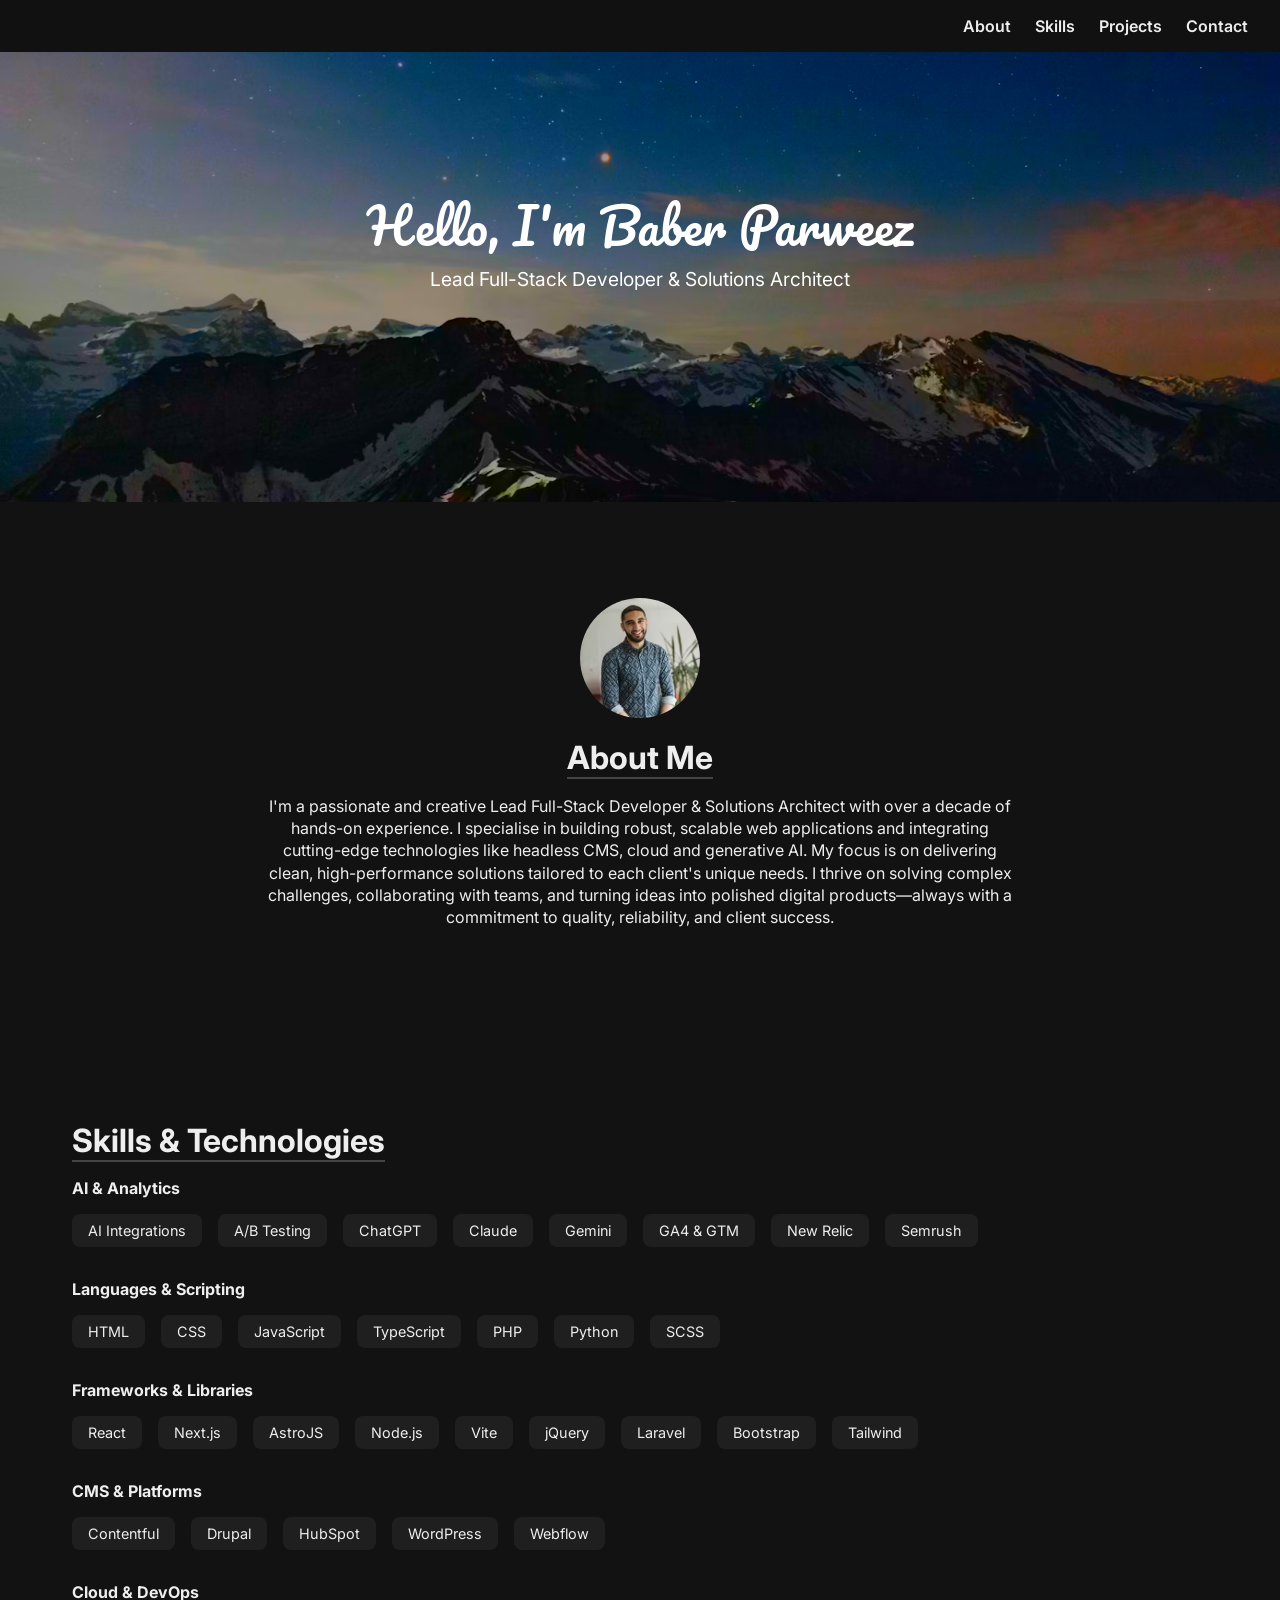
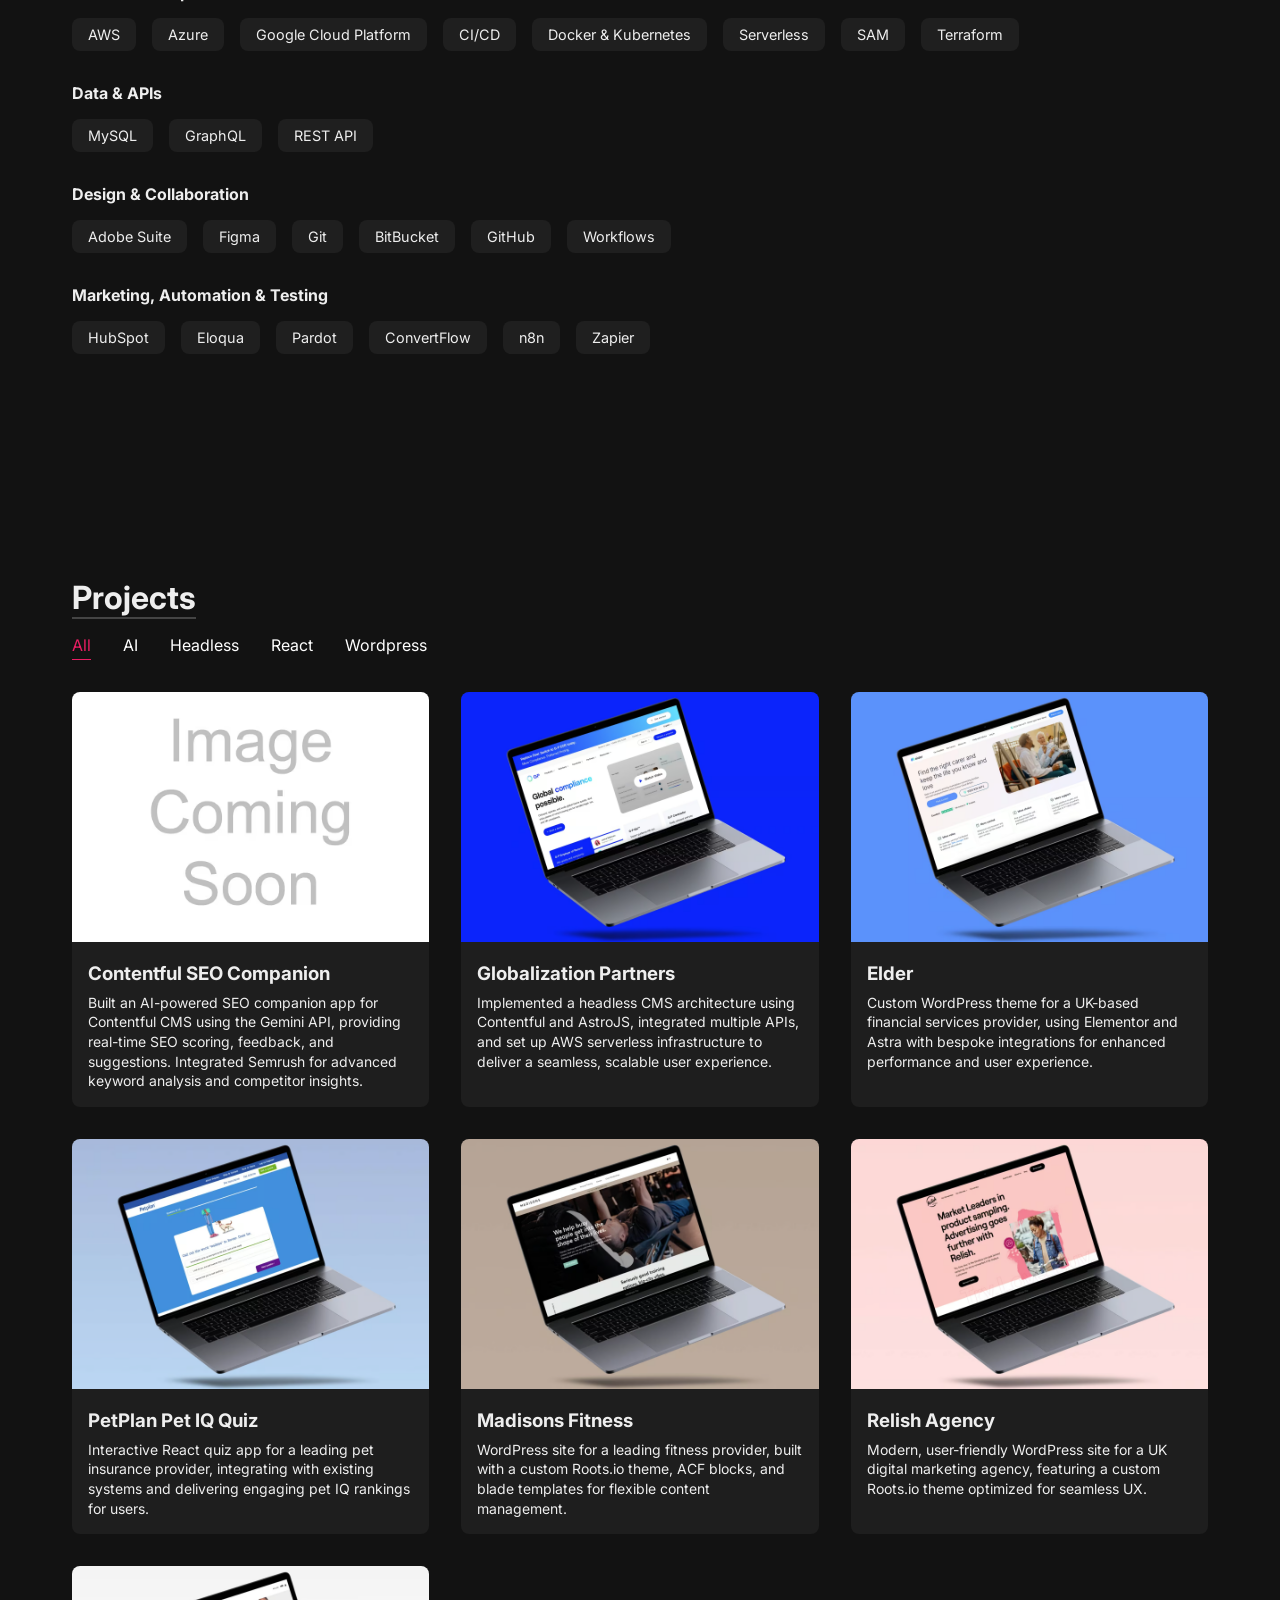
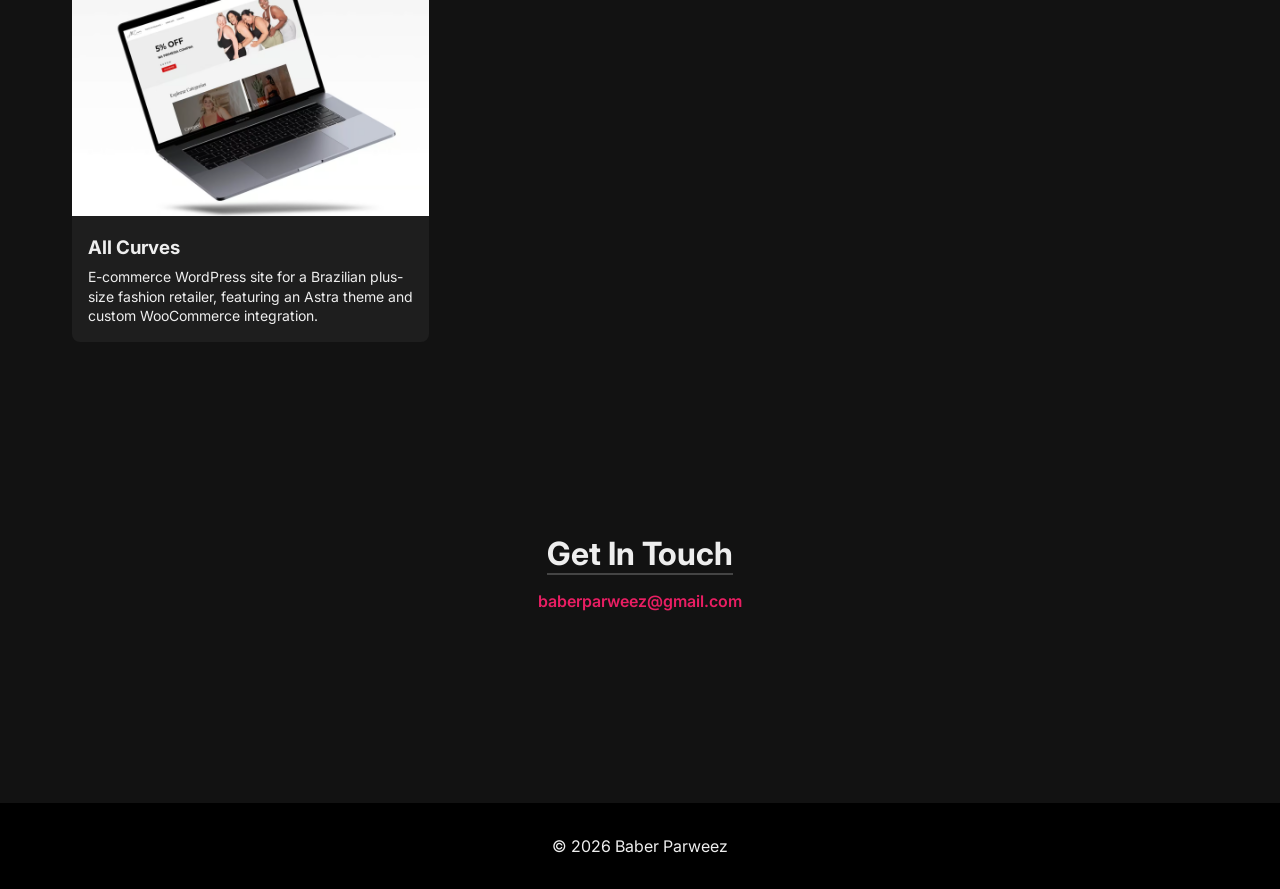
==== index.html @ 5397ce6f "updated images and new projects 1.2" ====
<!DOCTYPE html>
<html lang="en">
	<head>
		<meta charset="UTF-8" />
		<meta http-equiv="X-UA-Compatible" content="IE=edge" />
		<meta name="viewport" content="width=device-width, initial-scale=1.0" />
		<meta
			name="description"
			content="Lead Full-Stack Developer & Solutions Architect portfolio showcasing expertise in WordPress, PHP, JavaScript, React, Cloud Computing, and AI integrations."
		/>
		<title>Baber Parweez - Lead Full-Stack Developer & Solutions Architect</title>
		<meta
			property="og:title"
			content="Baber Parweez - Lead Full-Stack Developer & Solutions Architect"
		/>
		<meta
			property="og:description"
			content="Portfolio of Baber Parweez, a Lead Full-Stack Developer & Solutions Architect specialising in WordPress, PHP, JavaScript, React, Cloud Computing, and AI Integrations."
		/>
		<meta property="og:type" content="website" />
		<meta property="og:url" content="https://baberparweez.github.io" />
		<meta property="og:image" content="https://baberparweez.github.io/images/hero-image.avif" />
		<link rel="canonical" href="https://baberparweez.github.io/" />
		<link rel="stylesheet" href="styles.css" />
		<link rel="preconnect" href="https://fonts.googleapis.com" />
		<link rel="preconnect" href="https://fonts.gstatic.com" crossorigin />
		<!-- <link
			href="https://fonts.googleapis.com/css2?family=Inter:wght@400;600;800&display=swap"
			rel="stylesheet"
		/> -->
		<link
			href="https://fonts.googleapis.com/css2?family=Inter:wght@100..900&family=Pacifico&display=swap"
			rel="stylesheet"
		/>
		<script type="application/ld+json">
			{
				"@context": "https://schema.org",
				"@type": "Person",
				"name": "Baber Parweez",
				"jobTitle": "Lead Full-Stack Developer & Solutions Architect",
				"description": "Full-stack developer specialising in WordPress, PHP, JavaScript, React, Cloud Computing, and AI Integrations.",
				"url": "https://baberparweez.github.io/portfolio",
				"sameAs": ["https://github.com/baberparweez", "https://linkedin.com/in/baberparweez"]
			}
		</script>
		<style></style>
	</head>
	<body>
		<header>
			<span></span>
			<!-- <a href="#home" class="logo" aria-label="Baber Parweez Home">
				<img src="logo.svg" alt="Baber Parweez Logo" height="40" />
			</a> -->
			<nav>
				<ul>
					<li><a href="#about">About</a></li>
					<li><a href="#skills">Skills</a></li>
					<li><a href="#projects">Projects</a></li>
					<li><a href="#contact">Contact</a></li>
				</ul>
			</nav>
		</header>

		<main>
			<section class="hero" id="home">
				<div>
					<h1>Hello, I'm Baber Parweez</h1>
					<p>
						~Lead Full-Stack Developer & Solutions Architect|Helping Provide AI & Cloud-Based
						Digital Solutions~
					</p>
				</div>
			</section>

			<section id="about">
				<img src="images/thumbnail.avif" alt="Baber Parweez" />
				<h2 class="section-title">About Me</h2>
				<p>
					I'm a passionate and creative Lead Full-Stack Developer & Solutions Architect with over a
					decade of hands-on experience. I specialise in building robust, scalable web applications
					and integrating cutting-edge technologies like headless CMS, cloud and generative AI. My
					focus is on delivering clean, high-performance solutions tailored to each client's unique
					needs. I thrive on solving complex challenges, collaborating with teams, and turning ideas
					into polished digital products—always with a commitment to quality, reliability, and
					client success.
				</p>
			</section>

			<section id="skills">
				<h2 class="section-title">Skills & Technologies</h2>
				<h4>AI & Analytics</h4>
				<div class="skills-list">
					<span>AI Integrations</span>
					<span>A/B Testing</span>
					<span>ChatGPT</span>
					<span>Claude</span>
					<span>Gemini</span>
					<span>GA4 & GTM</span>
					<span>New Relic</span>
					<span>Semrush</span>
				</div>

				<h4>Languages & Scripting</h4>
				<div class="skills-list">
					<span>HTML</span>
					<span>CSS</span>
					<span>JavaScript</span>
					<span>TypeScript</span>
					<span>PHP</span>
					<span>Python</span>
					<span>SCSS</span>
				</div>

				<h4>Frameworks & Libraries</h4>
				<div class="skills-list">
					<span>React</span>
					<span>Next.js</span>
					<span>AstroJS</span>
					<span>Node.js</span>
					<span>Vite</span>
					<span>jQuery</span>
					<span>Laravel</span>
					<span>Bootstrap</span>
					<span>Tailwind</span>
				</div>

				<h4>CMS & Platforms</h4>
				<div class="skills-list">
					<span>Contentful</span>
					<span>Drupal</span>
					<span>HubSpot</span>
					<span>WordPress</span>
					<span>Webflow</span>
				</div>

				<h4>Cloud & DevOps</h4>
				<div class="skills-list">
					<span>AWS</span>
					<span>Azure</span>
					<span>Google Cloud Platform</span>
					<span>CI/CD</span>
					<span>Docker & Kubernetes</span>
					<span>Serverless</span>
					<span>SAM</span>
					<span>Terraform</span>
				</div>

				<h4>Data & APIs</h4>
				<div class="skills-list">
					<span>MySQL</span>
					<span>GraphQL</span>
					<span>REST API</span>
				</div>

				<h4>Design & Collaboration</h4>
				<div class="skills-list">
					<span>Adobe Suite</span>
					<span>Figma</span>
					<span>Git</span>
					<span>BitBucket</span>
					<span>GitHub</span>
					<span>Workflows</span>
				</div>

				<h4>Marketing, Automation & Testing</h4>
				<div class="skills-list">
					<span>HubSpot</span>
					<span>Eloqua</span>
					<span>Pardot</span>
					<span>ConvertFlow</span>
					<span>n8n</span>
					<span>Zapier</span>
				</div>
			</section>

			<section id="projects">
				<h2 class="section-title">Projects</h2>
				<div class="filter">
					<label class="filter-selector selected-filter">
						<input
							name="filter-selector-radio"
							data-category="all"
							type="radio"
							value="all"
							checked="checked"
						/>All</label
					>
					<label class="filter-selector">
						<input
							name="filter-selector-radio"
							data-category="ai"
							type="radio"
							value="ai"
						/>AI</label
					>
					<label class="filter-selector">
						<input
							name="filter-selector-radio"
							data-category="headless"
							type="radio"
							value="headless"
						/>Headless</label
					>
					<label class="filter-selector">
						<input
							name="filter-selector-radio"
							data-category="react"
							type="radio"
							value="react"
						/>React</label
					>
					<label class="filter-selector">
						<input
							name="filter-selector-radio"
							data-category="wordpress"
							type="radio"
							value="wordpress"
						/>Wordpress</label
					>
				</div>
				<div class="grid projects">
					<article class="project-card" data-category="ai">
						<figure>
							<img
								src="images/placeholder.avif"
								alt="Contentful SEO Companion"
								loading="lazy"
								height="250"
							/>
							<figcaption>
								<h3>Contentful SEO Companion</h3>
								<p>
									Built an AI-powered SEO companion app for Contentful CMS using the Gemini API,
									providing real-time SEO scoring, feedback, and suggestions. Integrated Semrush for
									advanced keyword analysis and competitor insights.
								</p>
							</figcaption>
						</figure>
					</article>
					<article class="project-card" data-category="headless, react">
						<figure>
							<img
								src="images/project-g-p.avif"
								alt="Globalization Partners"
								loading="lazy"
								height="250"
							/>
							<figcaption>
								<h3>Globalization Partners</h3>
								<p>
									Implemented a headless CMS architecture using Contentful and AstroJS, integrated
									multiple APIs, and set up AWS serverless infrastructure to deliver a seamless,
									scalable user experience.
								</p>
							</figcaption>
						</figure>
					</article>
					<article class="project-card" data-category="wordpress">
						<figure>
							<img src="images/project-elder.avif" alt="Elder" loading="lazy" height="250" />
							<figcaption>
								<h3>Elder</h3>
								<p>
									Custom WordPress theme for a UK-based financial services provider, using Elementor
									and Astra with bespoke integrations for enhanced performance and user experience.
								</p>
							</figcaption>
						</figure>
					</article>
					<article class="project-card" data-category="react">
						<figure>
							<img
								src="images/project-petplanquiz.avif"
								alt="PetPlan Pet IQ Quiz"
								loading="lazy"
								height="250"
							/>
							<figcaption>
								<h3>PetPlan Pet IQ Quiz</h3>
								<p>
									Interactive React quiz app for a leading pet insurance provider, integrating with
									existing systems and delivering engaging pet IQ rankings for users.
								</p>
							</figcaption>
						</figure>
					</article>
					<article class="project-card" data-category="wordpress">
						<figure>
							<img
								src="images/project-madisons.avif"
								alt="Madisons Fitness"
								loading="lazy"
								height="250"
							/>
							<figcaption>
								<h3>Madisons Fitness</h3>
								<p>
									WordPress site for a leading fitness provider, built with a custom Roots.io theme,
									ACF blocks, and blade templates for flexible content management.
								</p>
							</figcaption>
						</figure>
					</article>
					<article class="project-card" data-category="wordpress">
						<figure>
							<img
								src="images/project-relish.avif"
								alt="Relish Agency"
								loading="lazy"
								height="250"
							/>
							<figcaption>
								<h3>Relish Agency</h3>
								<p>
									Modern, user-friendly WordPress site for a UK digital marketing agency, featuring
									a custom Roots.io theme optimized for seamless UX.
								</p>
							</figcaption>
						</figure>
					</article>
					<article class="project-card" data-category="wordpress">
						<figure>
							<img
								src="images/project-allcurves.avif"
								alt="All Curves"
								loading="lazy"
								height="250"
							/>
							<figcaption>
								<h3>All Curves</h3>
								<p>
									E-commerce WordPress site for a Brazilian plus-size fashion retailer, featuring an
									Astra theme and custom WooCommerce integration.
								</p>
							</figcaption>
						</figure>
					</article>
				</div>
			</section>

			<section id="contact">
				<h2 class="section-title">Get In Touch</h2>
				<br />
				<a href="mailto:baberparweez@gmail.com">baberparweez@gmail.com</a>
				<!-- <form class="contact-form" action="https://formspree.io/f/your-form-id" method="POST">
					<input type="text" name="name" placeholder="Your Name" required />
					<input type="email" name="email" placeholder="Your Email" required />
					<textarea name="message" rows="5" placeholder="Your Message" required></textarea>
					<button type="submit">Send Message</button>
				</form> -->
			</section>
		</main>

		<footer>
			<p>&copy; <span id="year"></span> Baber Parweez</p>
		</footer>

		<script src="app.js"></script>
	</body>
</html>
---- styles.css ----
/* Import Font */
@import url("https://fonts.googleapis.com/css2?family=Inter:wght@300;400;600;800&display=swap");
* {
	box-sizing: border-box;
	margin: 0;
	padding: 0;
}
html {
	font-family: "Inter", sans-serif;
	scroll-behavior: smooth;
}
body {
	color: #eee;
	background-color: #121212;
}
p {
	line-height: 1.4;
}
header {
	background: rgba(18, 18, 18, 0.8);
	backdrop-filter: blur(10px);
	display: flex;
	align-items: center;
	justify-content: space-between;
	padding: 1rem 2rem;
	position: fixed;
	top: 0;
	width: 100%;
	z-index: 100;
}
nav ul {
	display: flex;
	gap: 1.5rem;
	list-style: none;
}
nav ul li a {
	color: #eee;
	text-decoration: none;
	font-weight: 600;
}
.hero {
	background-color: #000;
	display: flex;
	justify-content: center;
	margin: 51.5px calc(50% - 50vw) 0;
	overflow: hidden;
	padding: 70px 1rem 0;
	position: relative;
	min-height: 350px;
	max-height: 350px;
	max-width: none;
	text-align: center;
}
.hero::before {
	content: "";
	background: url("images/hero-image.avif") center/cover no-repeat;
	inset: 0;
	filter: brightness(0.4) saturate(5.2);
	position: absolute;
	z-index: 0;
}
.hero > div {
	position: relative;
	z-index: 1;
}
.hero h1 {
	font-size: 2rem;
	font-family: "Pacifico", cursive;
	color: #fff;
	font-weight: 400;
	line-height: 1;
}
.hero p {
	color: #fff;
	font-size: 1rem;
	margin-top: 0.75rem;
	font-weight: 300;
}
.hero p span {
	opacity: 0;
}
section {
	padding: 3rem 2rem;
	margin: 0 auto;
	max-width: 1200px;
}
.section-title {
	display: inline-block;
	border-bottom: 2px solid #444;
	font-size: 2rem;
	margin-bottom: 1rem;
}
.grid {
	display: grid;
	gap: 2rem;
}
#about {
	text-align: center;
}
#about img {
	border-radius: 50%;
	display: block;
	margin: 0 auto 1.25rem;
	height: 120px;
	width: 120px;
}
#about p {
	margin-left: auto;
	margin-right: auto;
	max-width: 750px;
}
#skills h4 {
	padding-bottom: 1rem;
}
.skills-list {
	display: flex;
	flex-wrap: wrap;
	gap: 1rem;
	padding-bottom: 2rem;
}
.skills-list span {
	background: #1f1f1f;
	border-radius: 0.5rem;
	font-size: 0.9rem;
	padding: 0.5rem 1rem;
}
.filter {
	display: flex;
	gap: 2rem;
	margin-bottom: 2rem;
}
.filter label {
	display: inline-block;
	color: #fff;
	position: relative;
	padding-bottom: 5px;
	transition: all 0.3s ease;
}
.filter label.filter-selector {
	cursor: pointer;
}
.filter label:hover {
	opacity: 0.8;
}
.filter label.selected-filter {
	color: #e91e63;
}
.filter label::before {
	content: "";
	position: absolute;
	display: block;
	width: 100%;
	height: 1px;
	bottom: 0;
	left: 0;
	background-color: #e91e63;
	transform: scaleX(0);
	transition: transform 0.3s ease;
}
.filter label.selected-filter::before {
	transform: scaleX(1);
}
input[type="radio"] {
	display: none;
}
.projects {
	grid-template-columns: repeat(auto-fill, minmax(280px, 1fr));
	justify-content: center;
}
.project-card {
	background: #1e1e1e;
	border-radius: 0.5rem;
	overflow: hidden;
	position: relative;
	transition: transform 0.3s;
}
.project-card.hidden {
	display: none;
}
.project-card span {
	background: #000;
	border-radius: 5px;
	font-size: 0.75rem;
	padding: 3px 5px;
	position: absolute;
	top: 10px;
	left: 10px;
}
.project-card:hover {
	transform: translateY(-5px);
}
.project-card img {
	object-fit: cover;
	height: 250px;
	width: 100%;
}
.project-card h3 {
	padding-bottom: 8px;
}
.project-card figcaption {
	padding: 1rem;
}
.project-card p {
	font-size: 0.875rem;
}
#contact {
	margin-bottom: 3rem;
	text-align: center;
}
#contact a {
	color: #e91e63;
	text-decoration: none;
	font-weight: 600;
}
.contact-form {
	display: flex;
	flex-direction: column;
	gap: 1rem;
}
.contact-form input,
.contact-form textarea {
	background: #1f1f1f;
	border: none;
	border-radius: 0.3rem;
	color: #eee;
	padding: 0.8rem;
}
.contact-form textarea {
	min-height: 120px;
	max-height: 120px;
	resize: none;
}
.contact-form button {
	background: #e91e63;
	border: none;
	border-radius: 0.3rem;
	color: #fff;
	cursor: pointer;
	font-weight: 600;
	padding: 0.8rem 1.2rem;
}
footer {
	background: #000;
	padding: 2rem;
	text-align: center;
}
@media only screen and (min-width: 767px) {
	.hero {
		align-items: normal;
		padding: 150px 1rem 0;
		min-height: 450px;
		max-height: 450px;
	}
	.hero::before {
		filter: brightness(0.6) saturate(5.2);
	}
	.hero h1 {
		font-size: 3rem;
		line-height: 1;
	}
	.hero p {
		font-size: 1.2rem;
		font-weight: 400;
		margin-top: 1rem;
	}
	section {
		padding: 6rem 2rem;
	}
	#contact {
		margin-bottom: 6rem;
	}
}
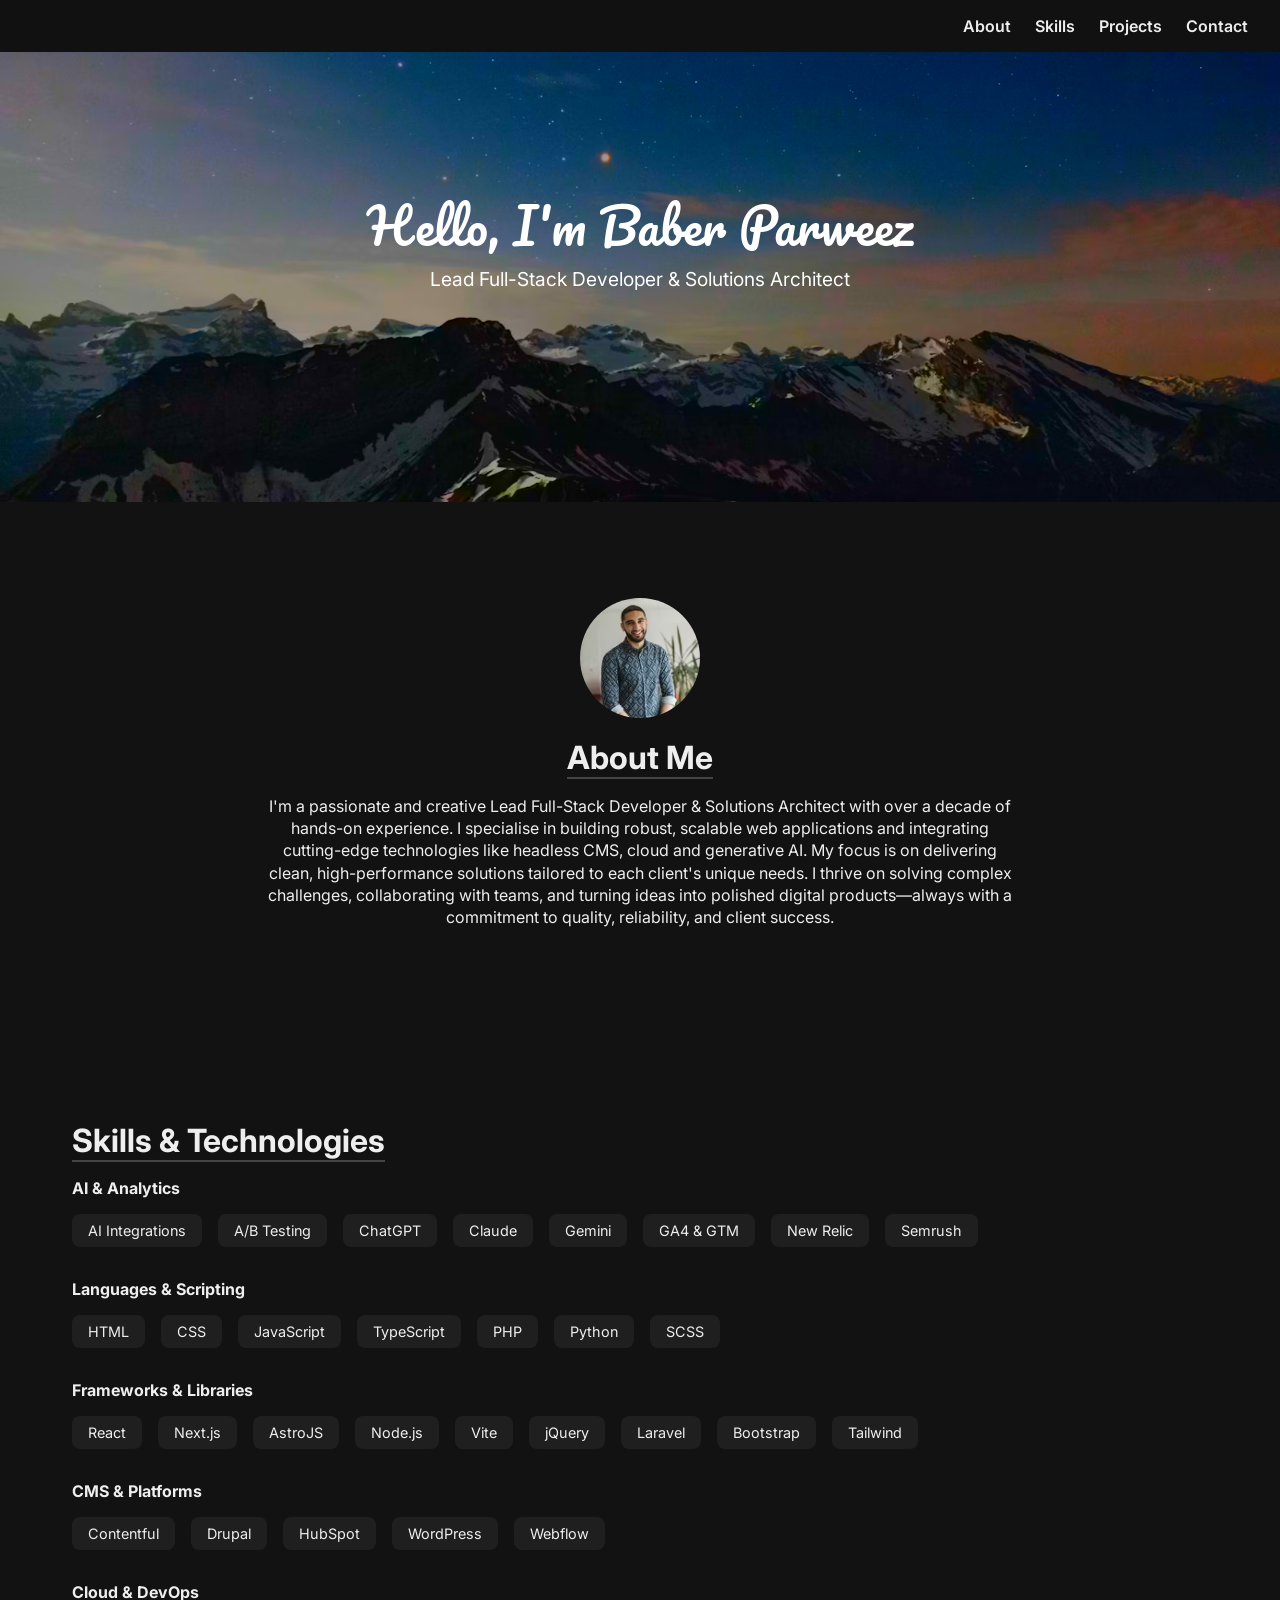
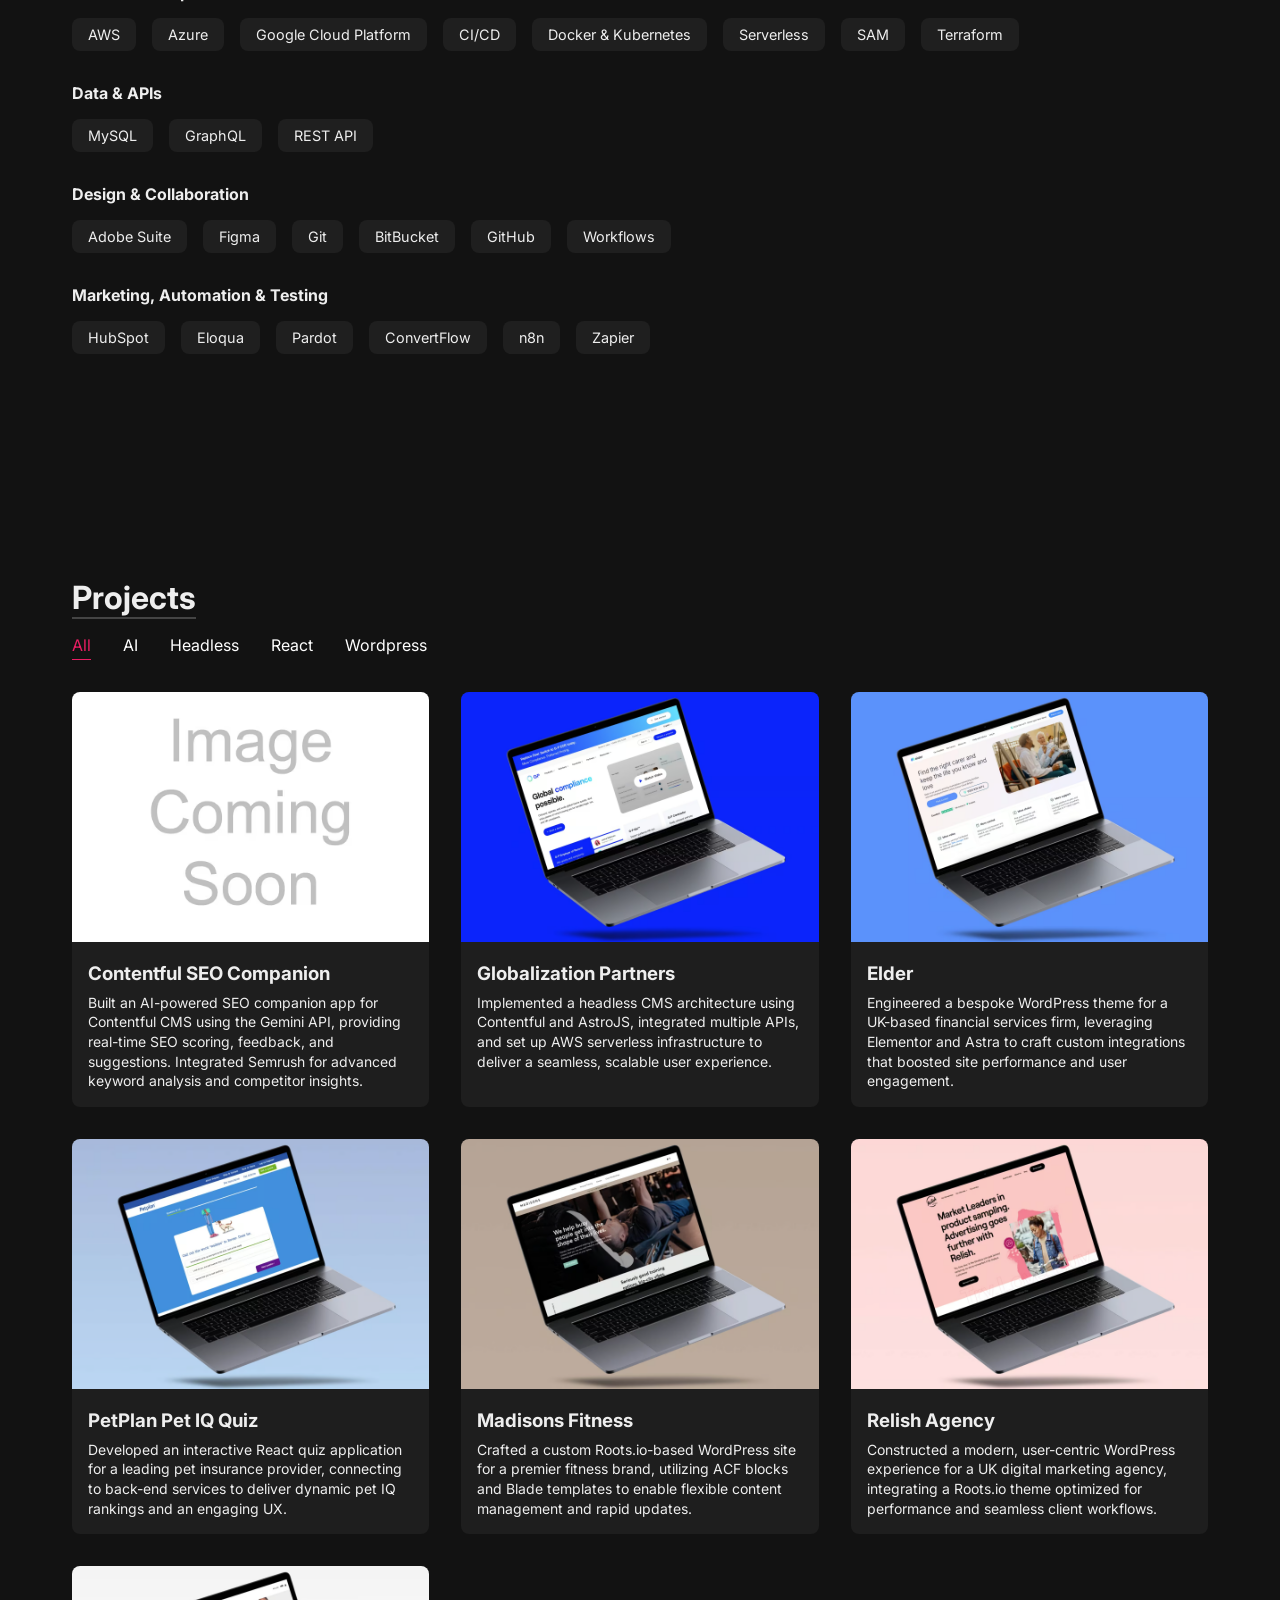
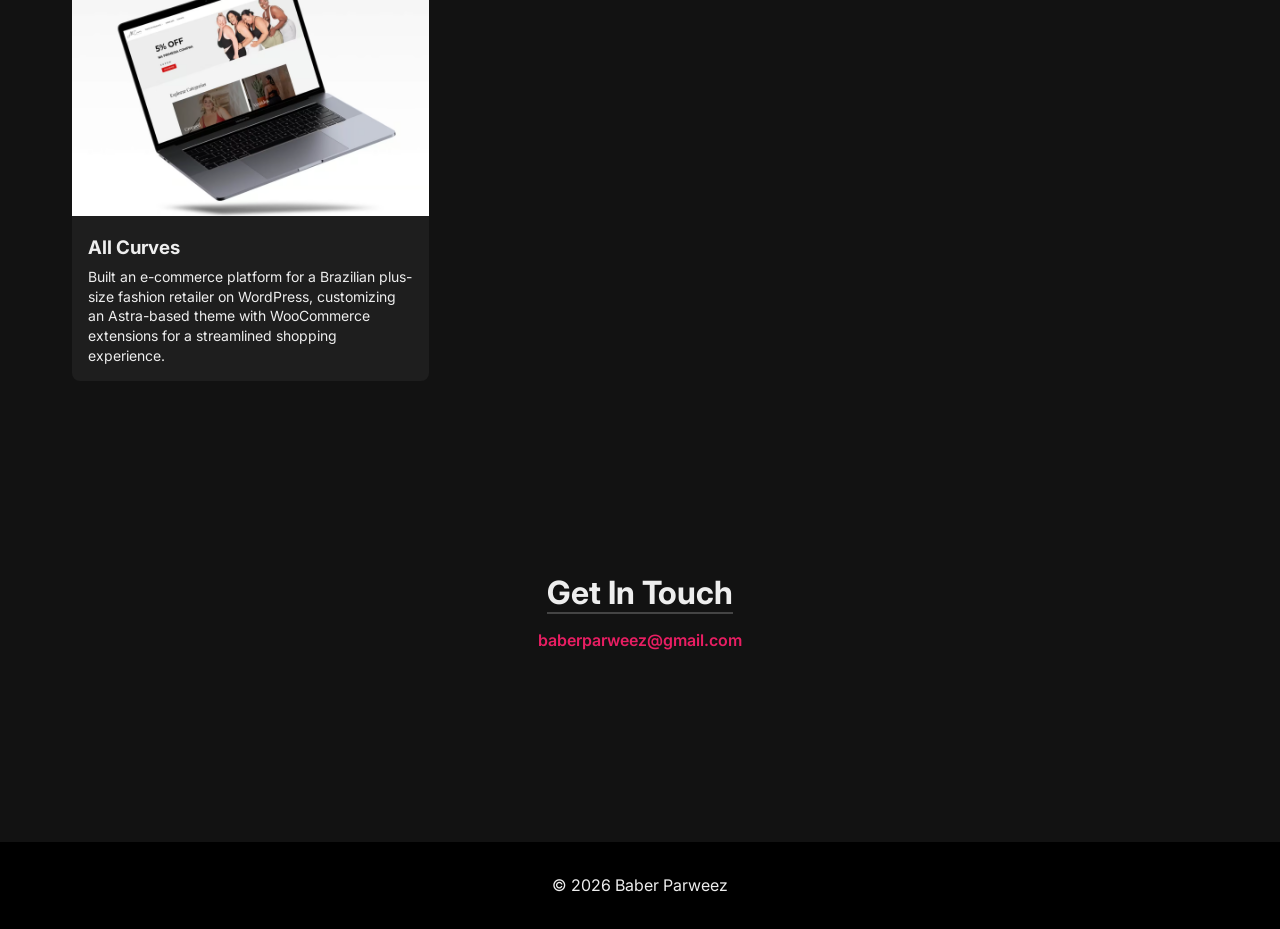
==== commit 232237b9: "updated images and new projects 1.3" ====
--- a/index.html
+++ b/index.html
@@ -261,8 +261,9 @@
 							<figcaption>
 								<h3>Elder</h3>
 								<p>
-									Custom WordPress theme for a UK-based financial services provider, using Elementor
-									and Astra with bespoke integrations for enhanced performance and user experience.
+									Engineered a bespoke WordPress theme for a UK-based financial services firm,
+									leveraging Elementor and Astra to craft custom integrations that boosted site
+									performance and user engagement.
 								</p>
 							</figcaption>
 						</figure>
@@ -278,8 +279,9 @@
 							<figcaption>
 								<h3>PetPlan Pet IQ Quiz</h3>
 								<p>
-									Interactive React quiz app for a leading pet insurance provider, integrating with
-									existing systems and delivering engaging pet IQ rankings for users.
+									Developed an interactive React quiz application for a leading pet insurance
+									provider, connecting to back-end services to deliver dynamic pet IQ rankings and
+									an engaging UX.
 								</p>
 							</figcaption>
 						</figure>
@@ -295,8 +297,9 @@
 							<figcaption>
 								<h3>Madisons Fitness</h3>
 								<p>
-									WordPress site for a leading fitness provider, built with a custom Roots.io theme,
-									ACF blocks, and blade templates for flexible content management.
+									Crafted a custom Roots.io-based WordPress site for a premier fitness brand,
+									utilizing ACF blocks and Blade templates to enable flexible content management and
+									rapid updates.
 								</p>
 							</figcaption>
 						</figure>
@@ -312,8 +315,9 @@
 							<figcaption>
 								<h3>Relish Agency</h3>
 								<p>
-									Modern, user-friendly WordPress site for a UK digital marketing agency, featuring
-									a custom Roots.io theme optimized for seamless UX.
+									Constructed a modern, user-centric WordPress experience for a UK digital marketing
+									agency, integrating a Roots.io theme optimized for performance and seamless client
+									workflows.
 								</p>
 							</figcaption>
 						</figure>
@@ -329,8 +333,9 @@
 							<figcaption>
 								<h3>All Curves</h3>
 								<p>
-									E-commerce WordPress site for a Brazilian plus-size fashion retailer, featuring an
-									Astra theme and custom WooCommerce integration.
+									Built an e-commerce platform for a Brazilian plus-size fashion retailer on
+									WordPress, customizing an Astra-based theme with WooCommerce extensions for a
+									streamlined shopping experience.
 								</p>
 							</figcaption>
 						</figure>
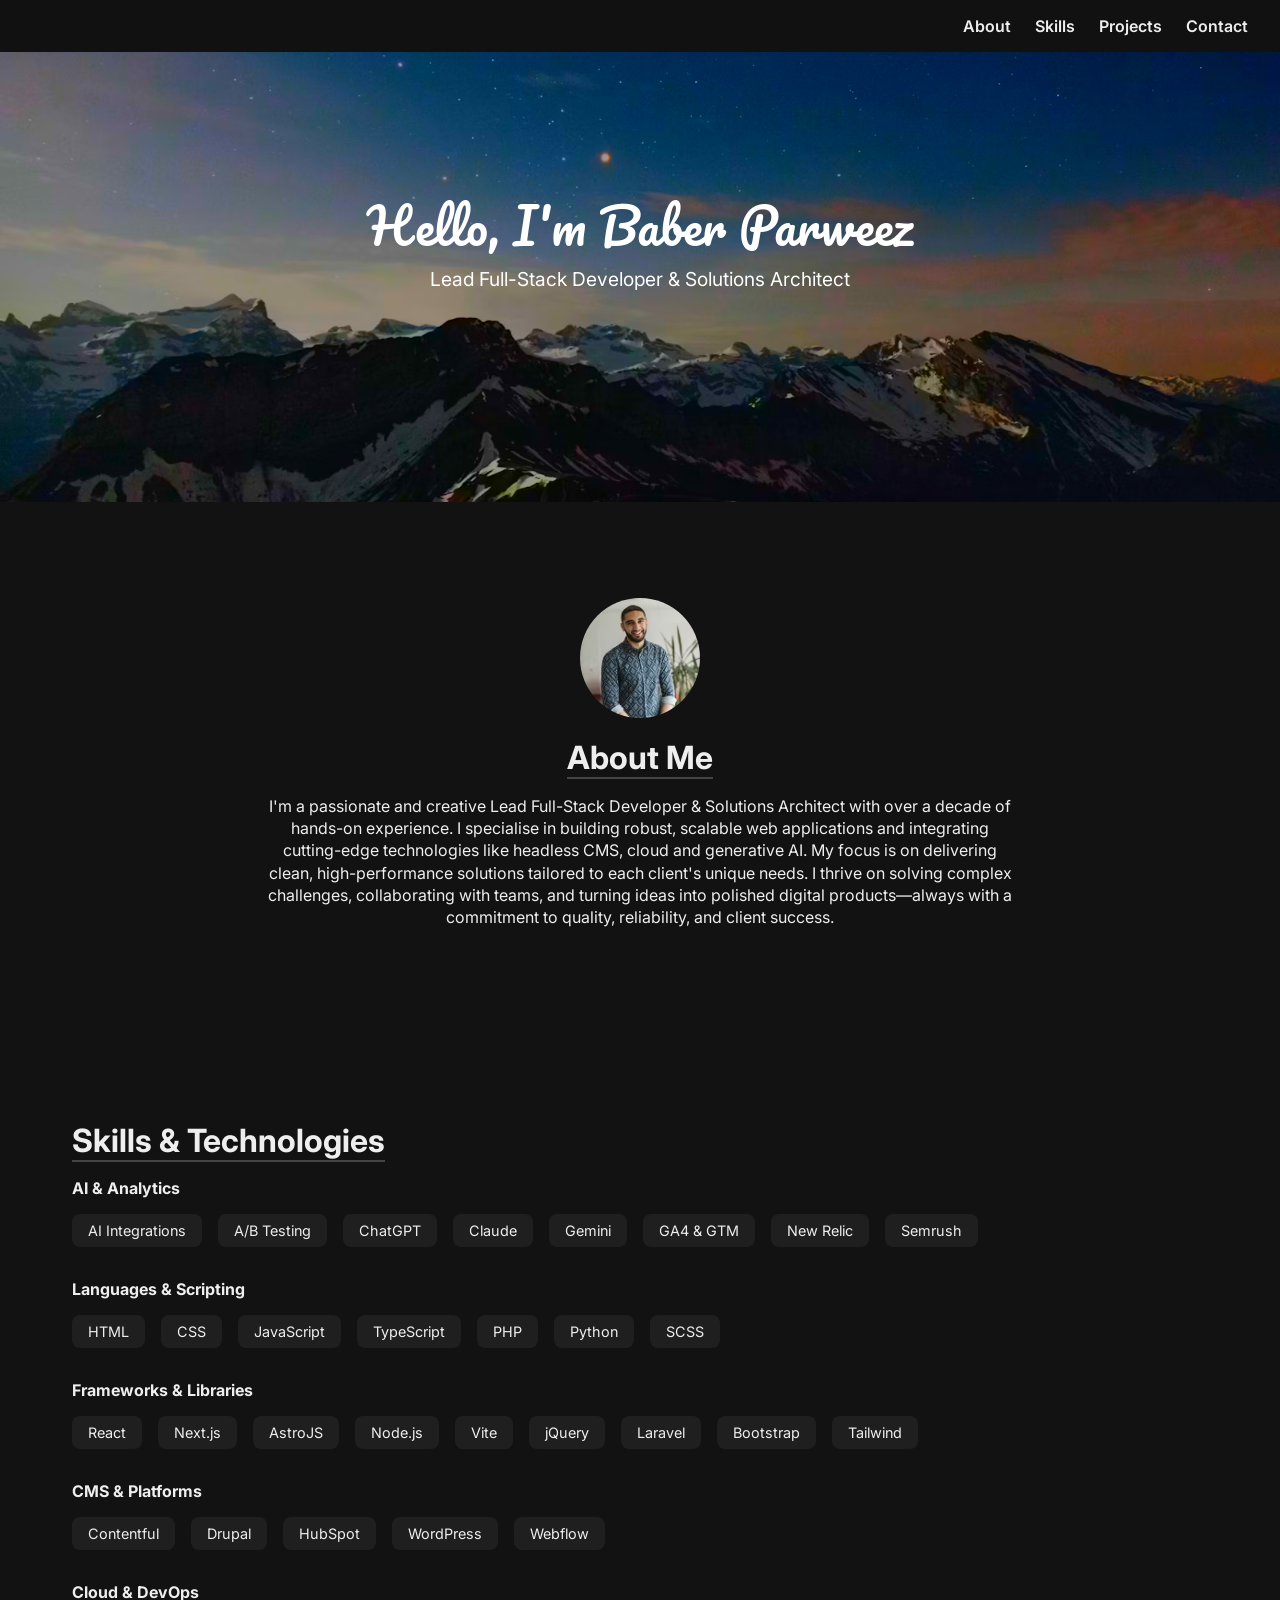
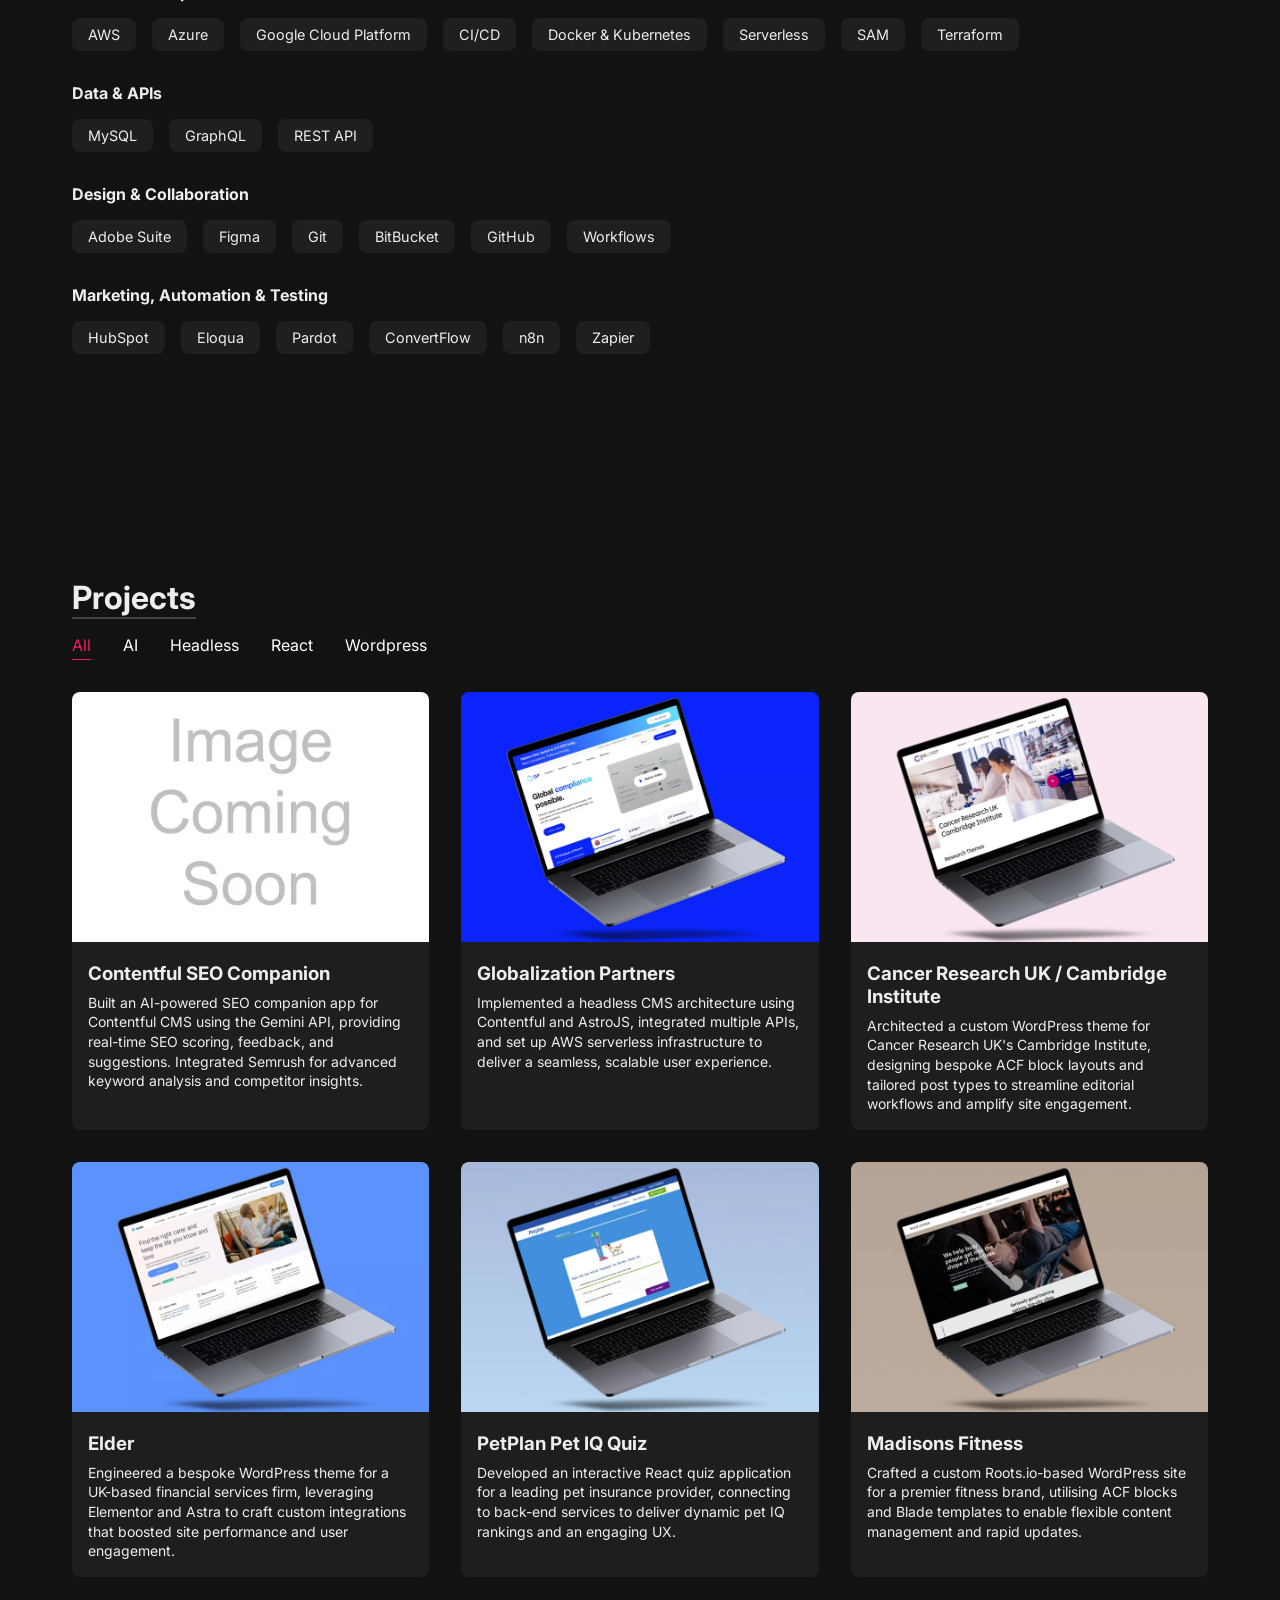
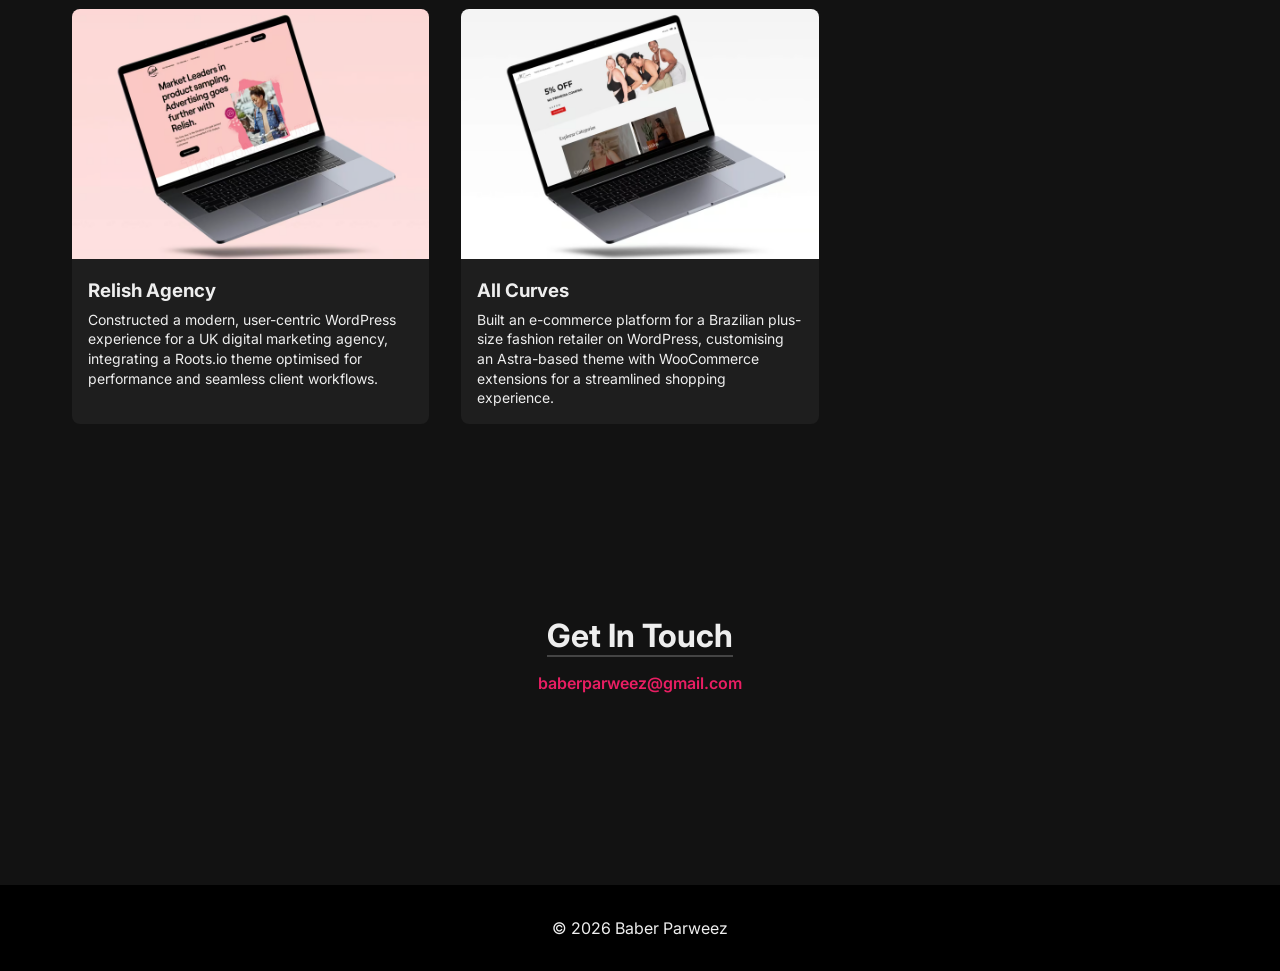
==== commit dfced0ce: "updated images and new projects 1.4" ====
--- a/index.html
+++ b/index.html
@@ -257,6 +257,24 @@
 					</article>
 					<article class="project-card" data-category="wordpress">
 						<figure>
+							<img
+								src="images/project-cruk.avif"
+								alt="Cancer Research UK / Cambridge Institute"
+								loading="lazy"
+								height="250"
+							/>
+							<figcaption>
+								<h3>Cancer Research UK / Cambridge Institute</h3>
+								<p>
+									Architected a custom WordPress theme for Cancer Research UK's Cambridge Institute,
+									designing bespoke ACF block layouts and tailored post types to streamline
+									editorial workflows and amplify site engagement.
+								</p>
+							</figcaption>
+						</figure>
+					</article>
+					<article class="project-card" data-category="wordpress">
+						<figure>
 							<img src="images/project-elder.avif" alt="Elder" loading="lazy" height="250" />
 							<figcaption>
 								<h3>Elder</h3>
@@ -298,7 +316,7 @@
 								<h3>Madisons Fitness</h3>
 								<p>
 									Crafted a custom Roots.io-based WordPress site for a premier fitness brand,
-									utilizing ACF blocks and Blade templates to enable flexible content management and
+									utilising ACF blocks and Blade templates to enable flexible content management and
 									rapid updates.
 								</p>
 							</figcaption>
@@ -316,7 +334,7 @@
 								<h3>Relish Agency</h3>
 								<p>
 									Constructed a modern, user-centric WordPress experience for a UK digital marketing
-									agency, integrating a Roots.io theme optimized for performance and seamless client
+									agency, integrating a Roots.io theme optimised for performance and seamless client
 									workflows.
 								</p>
 							</figcaption>
@@ -334,7 +352,7 @@
 								<h3>All Curves</h3>
 								<p>
 									Built an e-commerce platform for a Brazilian plus-size fashion retailer on
-									WordPress, customizing an Astra-based theme with WooCommerce extensions for a
+									WordPress, customising an Astra-based theme with WooCommerce extensions for a
 									streamlined shopping experience.
 								</p>
 							</figcaption>
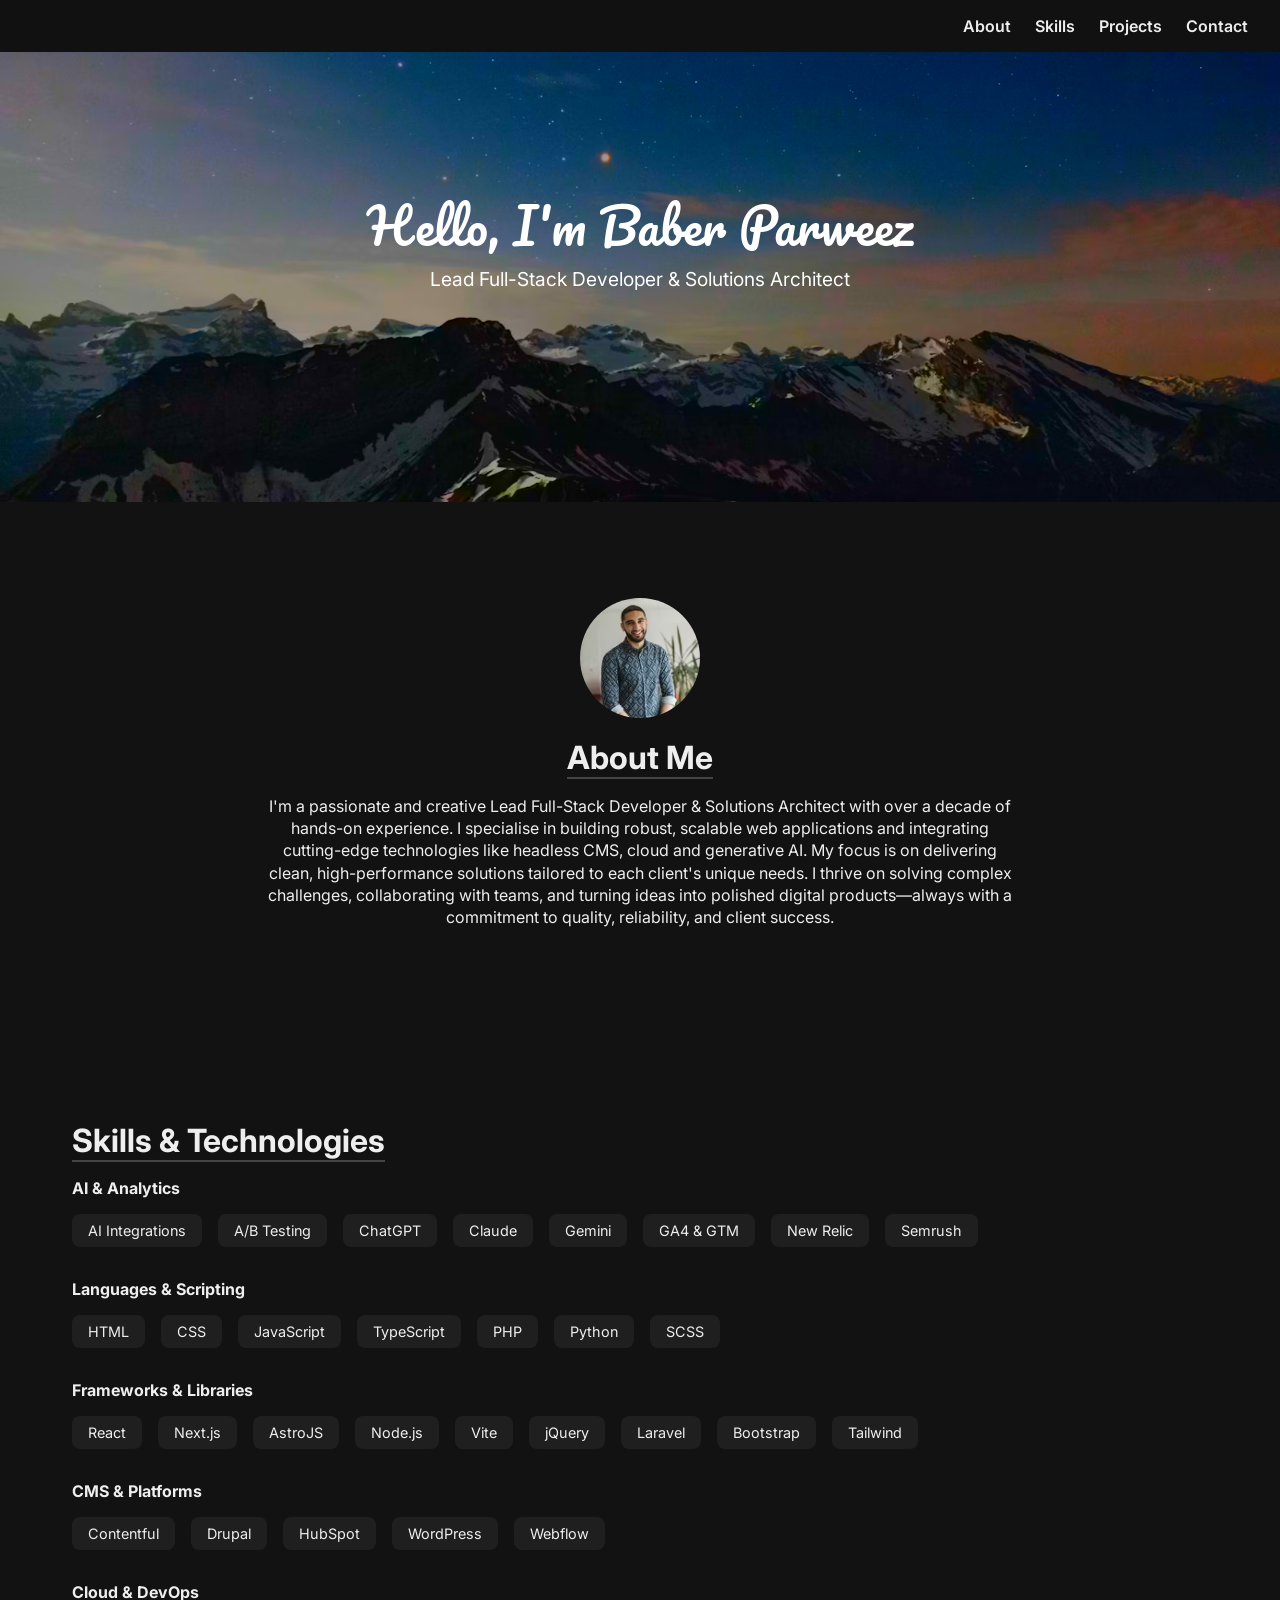
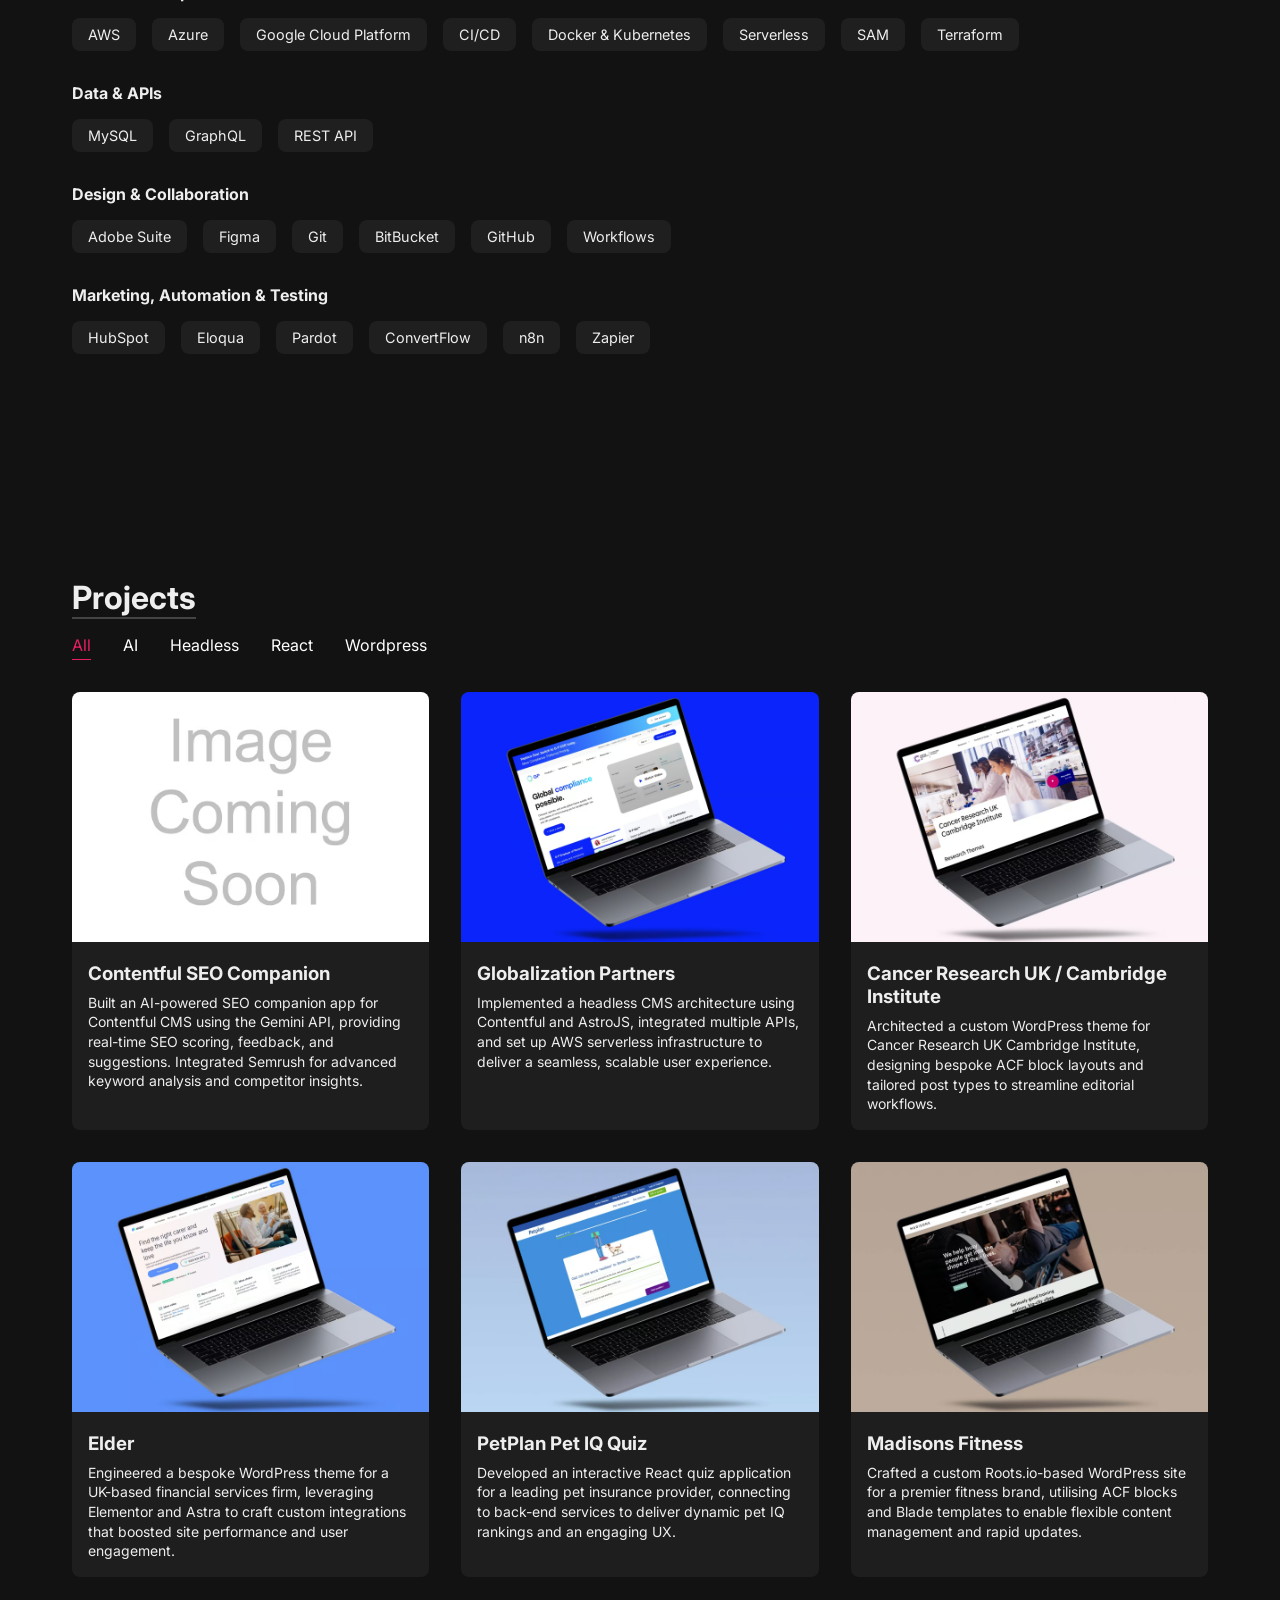
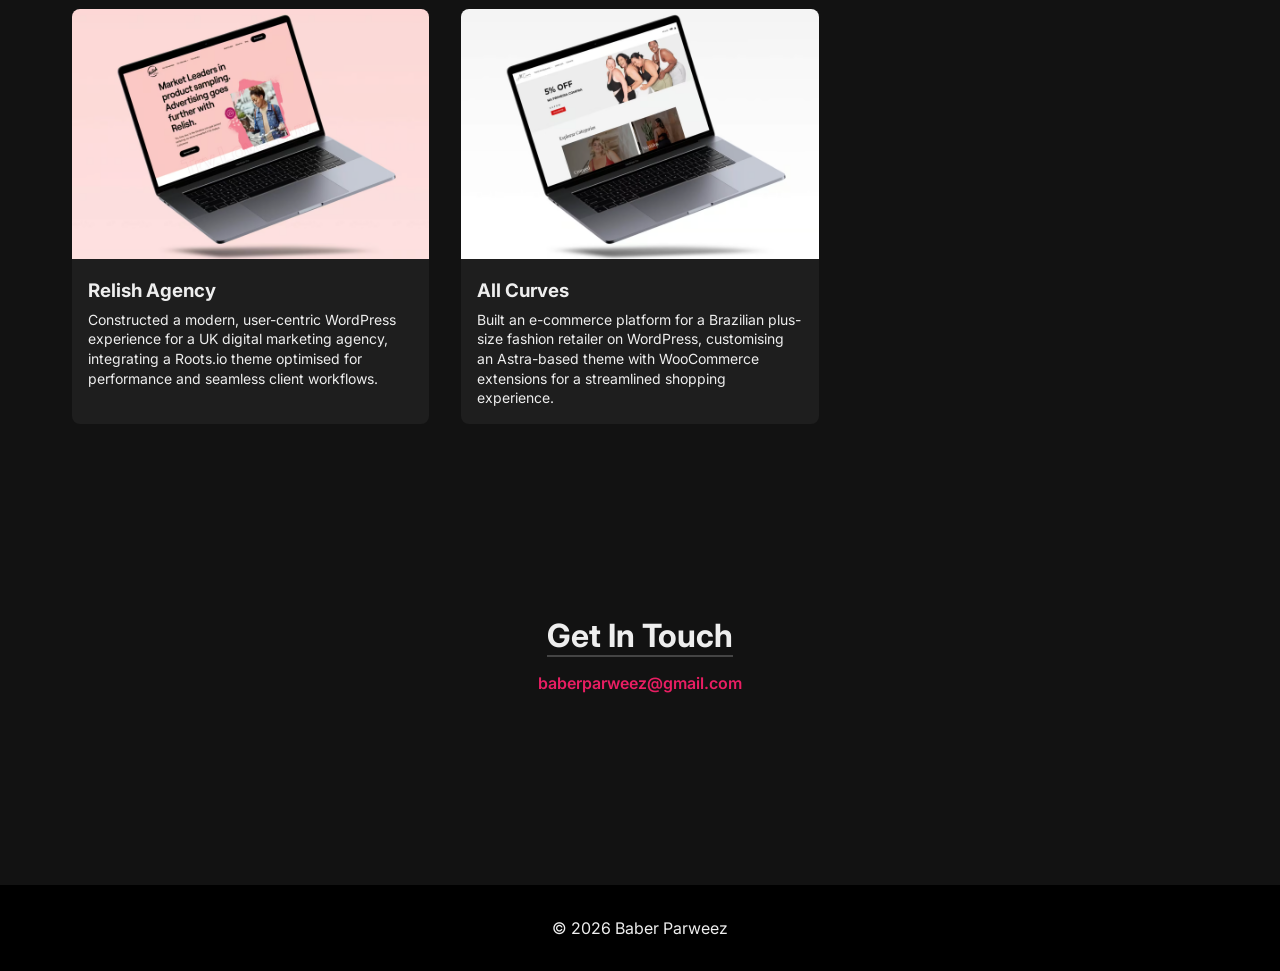
==== commit 76e94cc7: "updated images and new projects 1.4" ====
--- a/index.html
+++ b/index.html
@@ -266,9 +266,9 @@
 							<figcaption>
 								<h3>Cancer Research UK / Cambridge Institute</h3>
 								<p>
-									Architected a custom WordPress theme for Cancer Research UK's Cambridge Institute,
+									Architected a custom WordPress theme for Cancer Research UK Cambridge Institute,
 									designing bespoke ACF block layouts and tailored post types to streamline
-									editorial workflows and amplify site engagement.
+									editorial workflows.
 								</p>
 							</figcaption>
 						</figure>
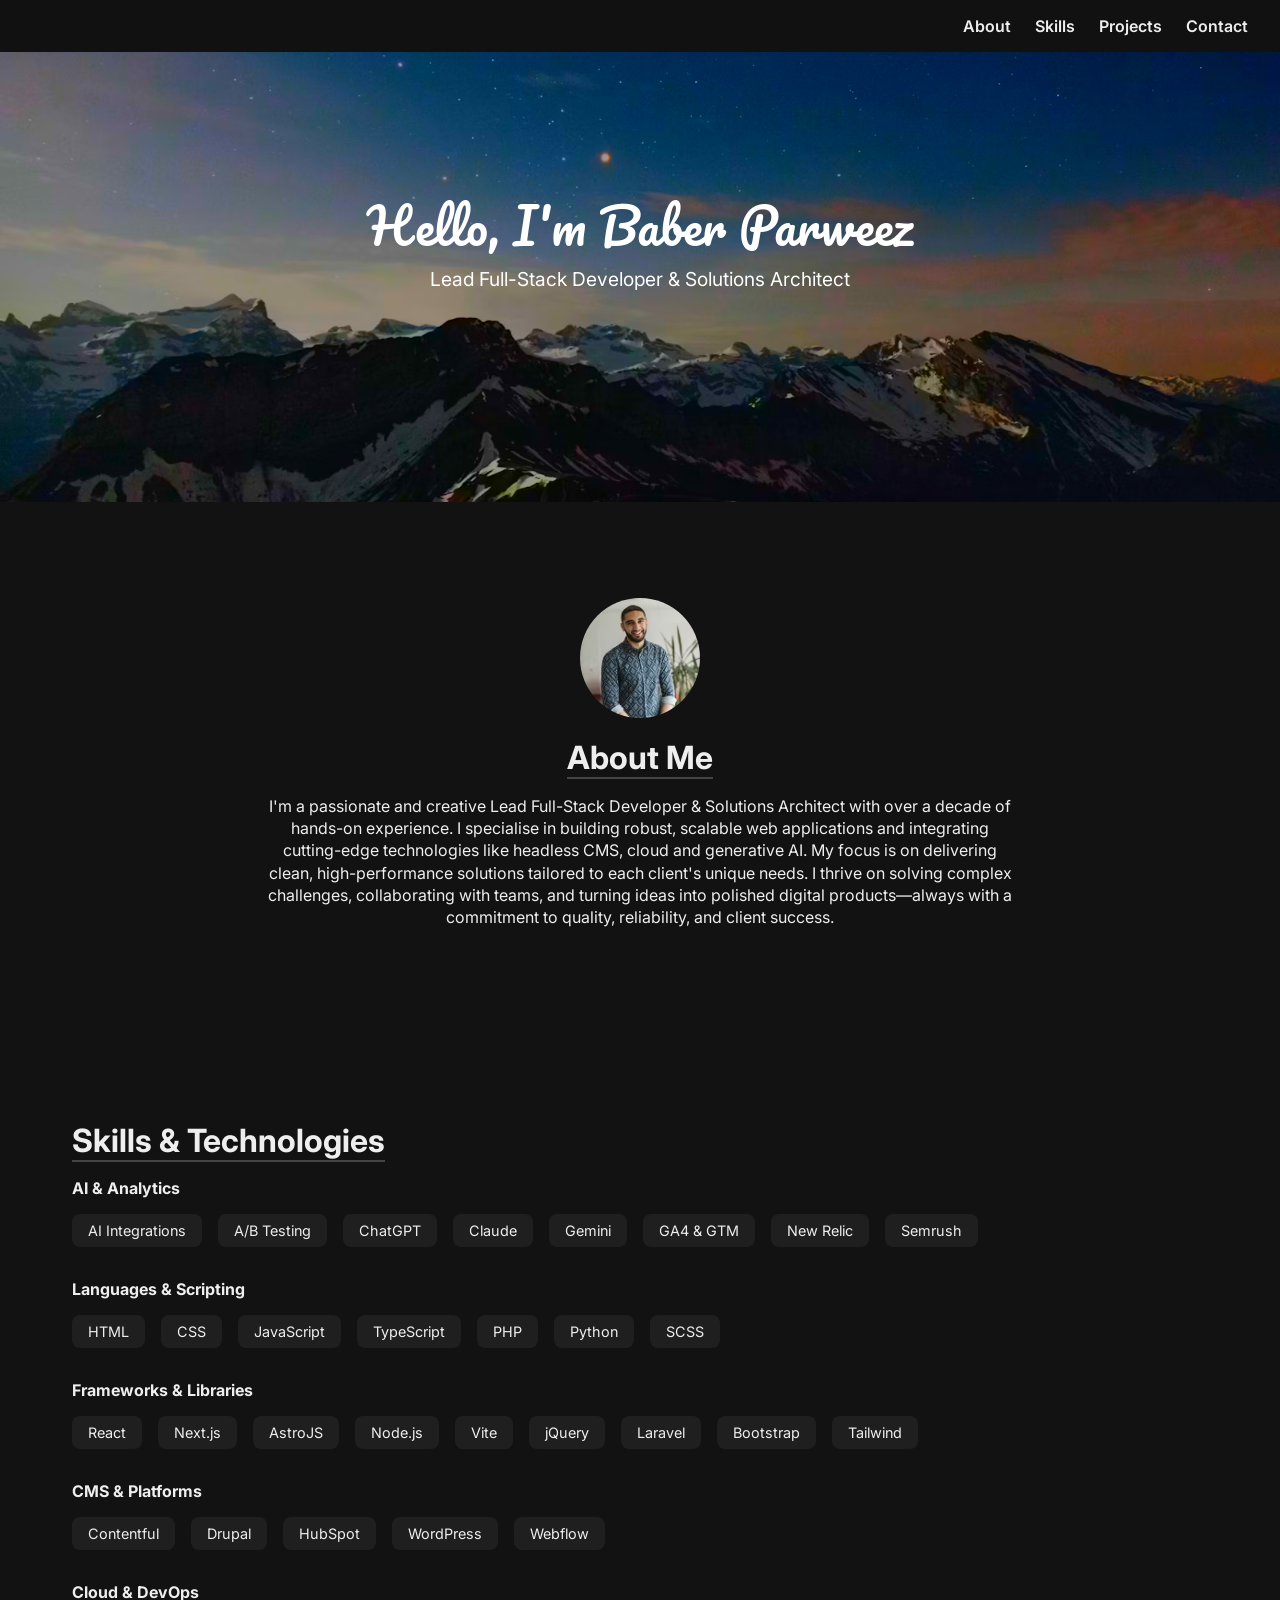
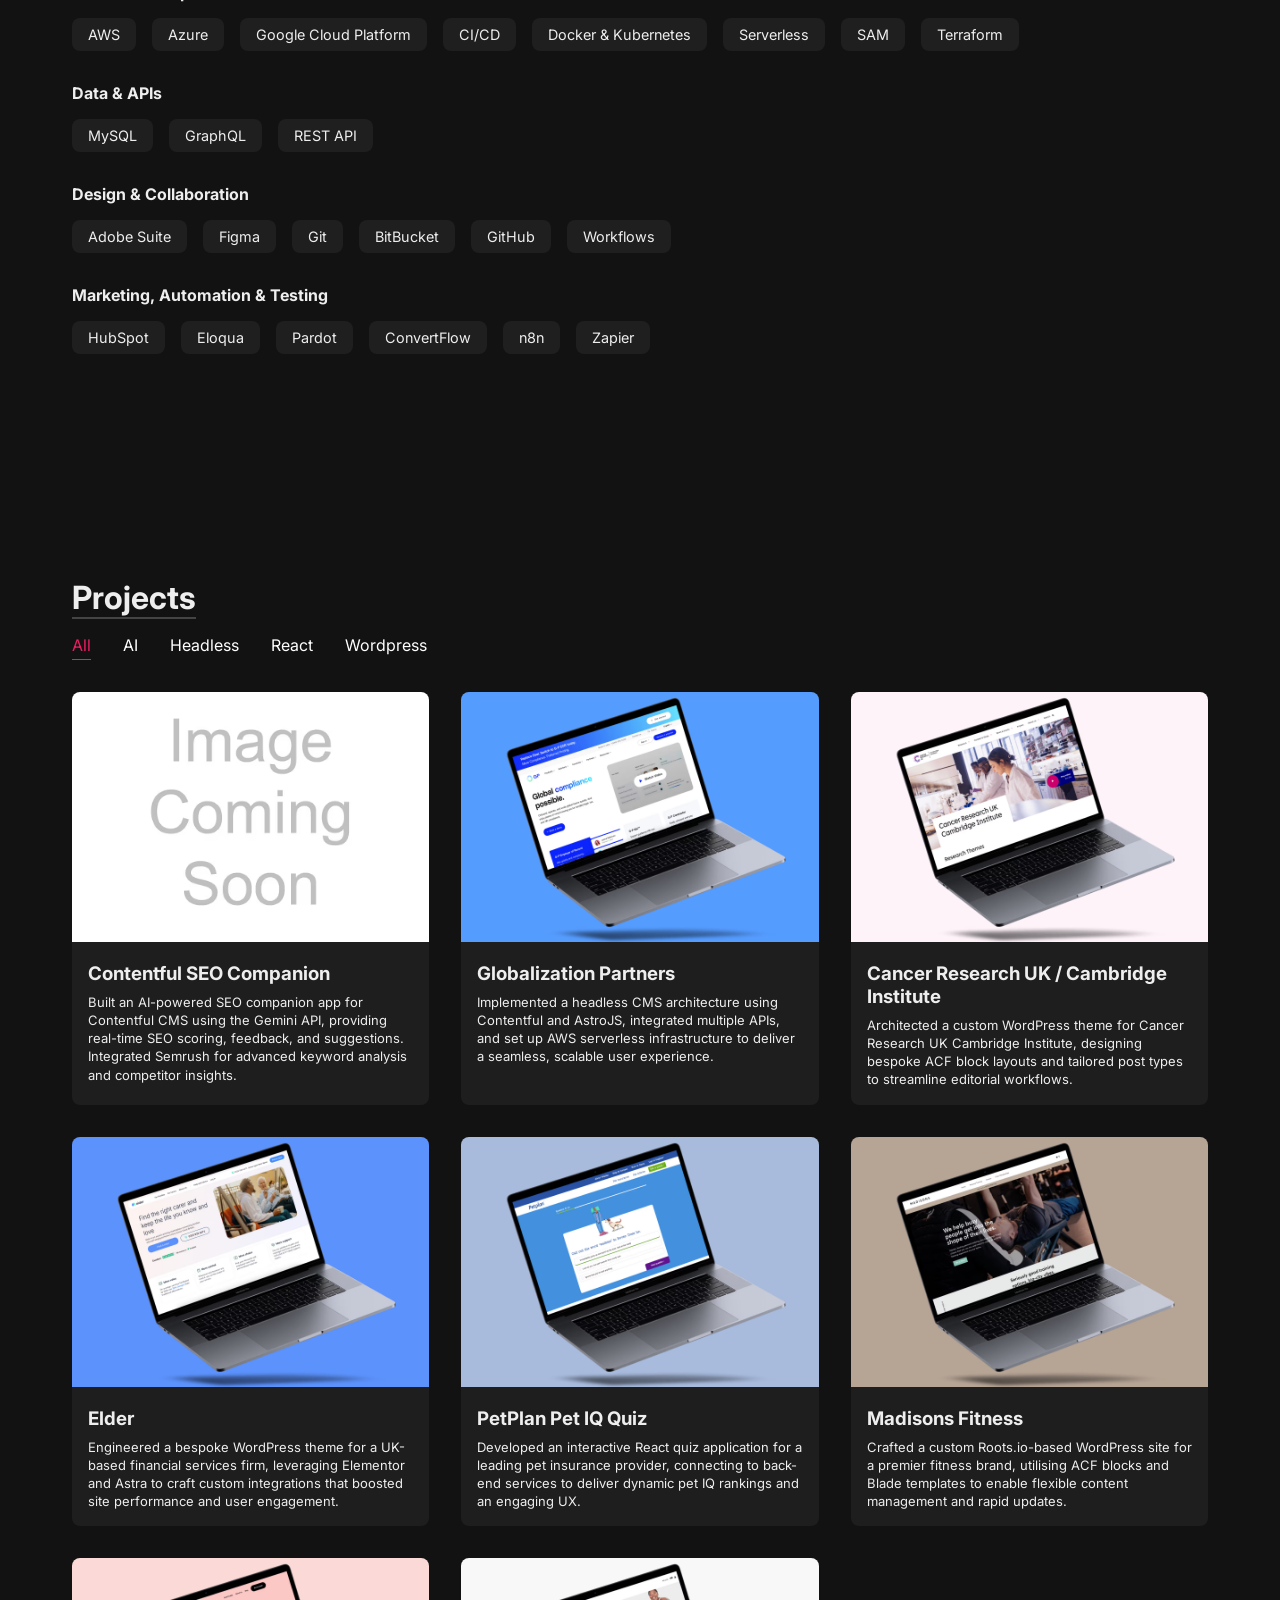
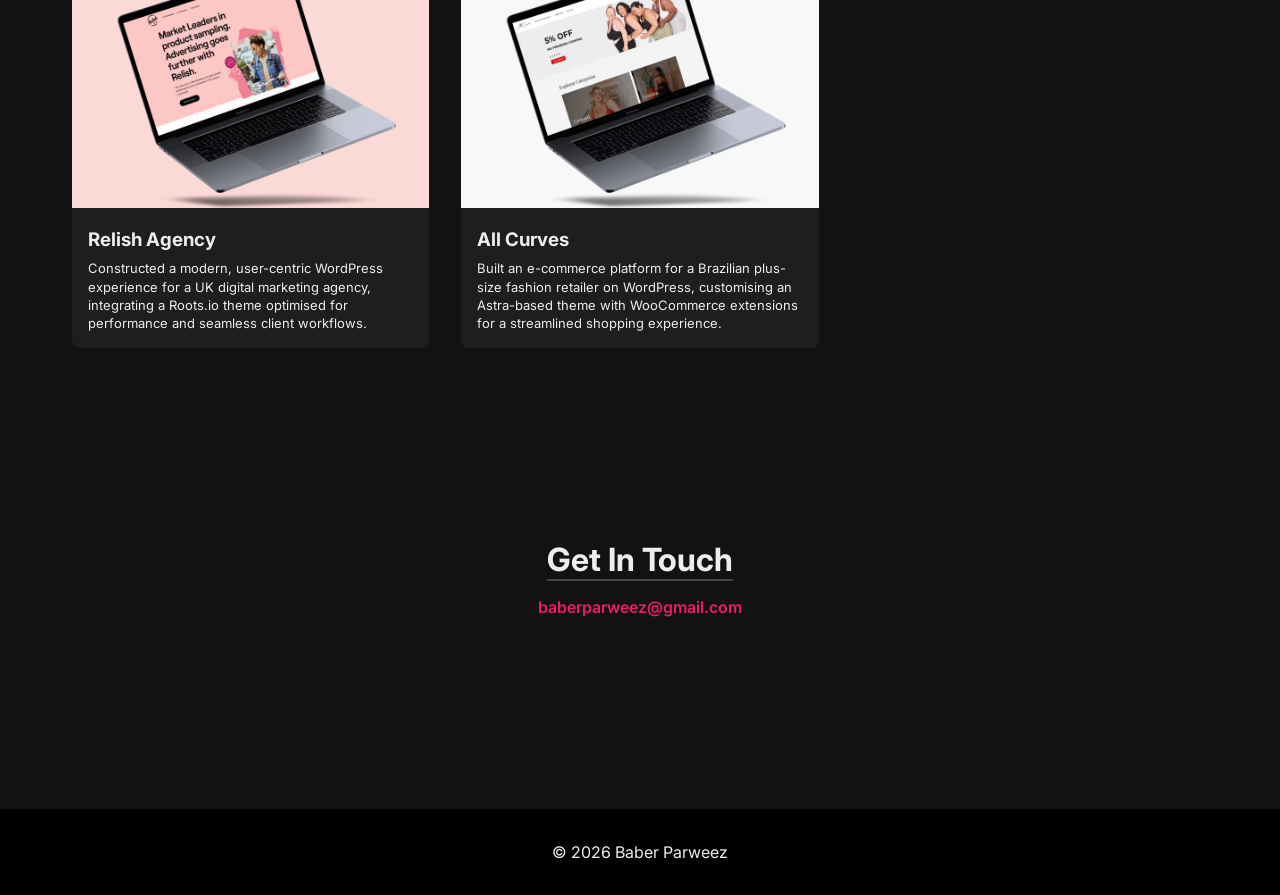
==== commit ae8025aa: "change project images to set bg colour in code" ====
--- a/index.html
+++ b/index.html
@@ -226,6 +226,7 @@
 								alt="Contentful SEO Companion"
 								loading="lazy"
 								height="250"
+								style="background-color: #ffffff"
 							/>
 							<figcaption>
 								<h3>Contentful SEO Companion</h3>
@@ -244,6 +245,7 @@
 								alt="Globalization Partners"
 								loading="lazy"
 								height="250"
+								style="background-color: #559cff"
 							/>
 							<figcaption>
 								<h3>Globalization Partners</h3>
@@ -262,6 +264,7 @@
 								alt="Cancer Research UK / Cambridge Institute"
 								loading="lazy"
 								height="250"
+								style="background-color: #fef3f9"
 							/>
 							<figcaption>
 								<h3>Cancer Research UK / Cambridge Institute</h3>
@@ -275,7 +278,13 @@
 					</article>
 					<article class="project-card" data-category="wordpress">
 						<figure>
-							<img src="images/project-elder.avif" alt="Elder" loading="lazy" height="250" />
+							<img
+								src="images/project-elder.avif"
+								alt="Elder"
+								loading="lazy"
+								height="250"
+								style="background-color: #5c92fc"
+							/>
 							<figcaption>
 								<h3>Elder</h3>
 								<p>
@@ -293,6 +302,7 @@
 								alt="PetPlan Pet IQ Quiz"
 								loading="lazy"
 								height="250"
+								style="background-color: #a8bbdd"
 							/>
 							<figcaption>
 								<h3>PetPlan Pet IQ Quiz</h3>
@@ -311,6 +321,7 @@
 								alt="Madisons Fitness"
 								loading="lazy"
 								height="250"
+								style="background-color: #b6a495"
 							/>
 							<figcaption>
 								<h3>Madisons Fitness</h3>
@@ -329,6 +340,7 @@
 								alt="Relish Agency"
 								loading="lazy"
 								height="250"
+								style="background-color: #fbd9d6"
 							/>
 							<figcaption>
 								<h3>Relish Agency</h3>
@@ -347,6 +359,7 @@
 								alt="All Curves"
 								loading="lazy"
 								height="250"
+								style="background-color: #f8f8f8"
 							/>
 							<figcaption>
 								<h3>All Curves</h3>
--- a/styles.css
+++ b/styles.css
@@ -201,7 +201,7 @@
 	padding: 1rem;
 }
 .project-card p {
-	font-size: 0.875rem;
+	font-size: 0.8125rem;
 }
 #contact {
 	margin-bottom: 3rem;
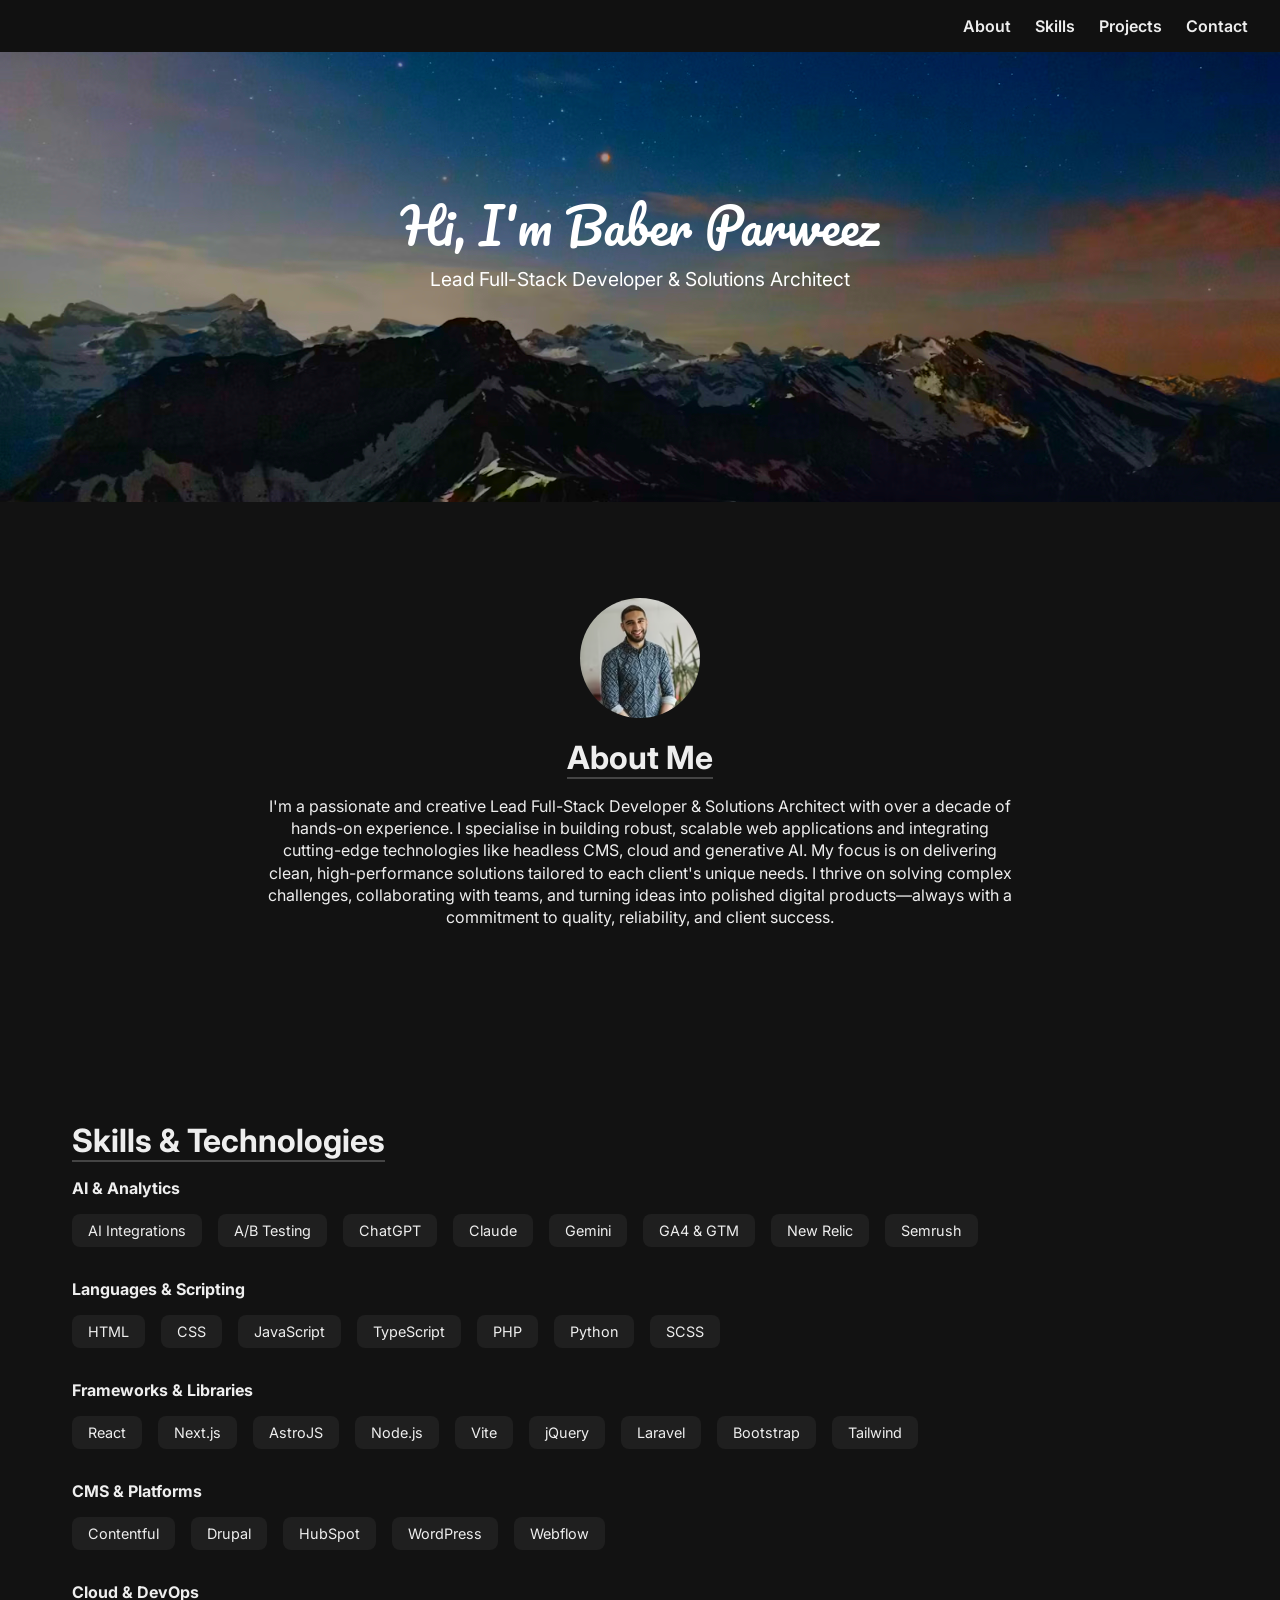
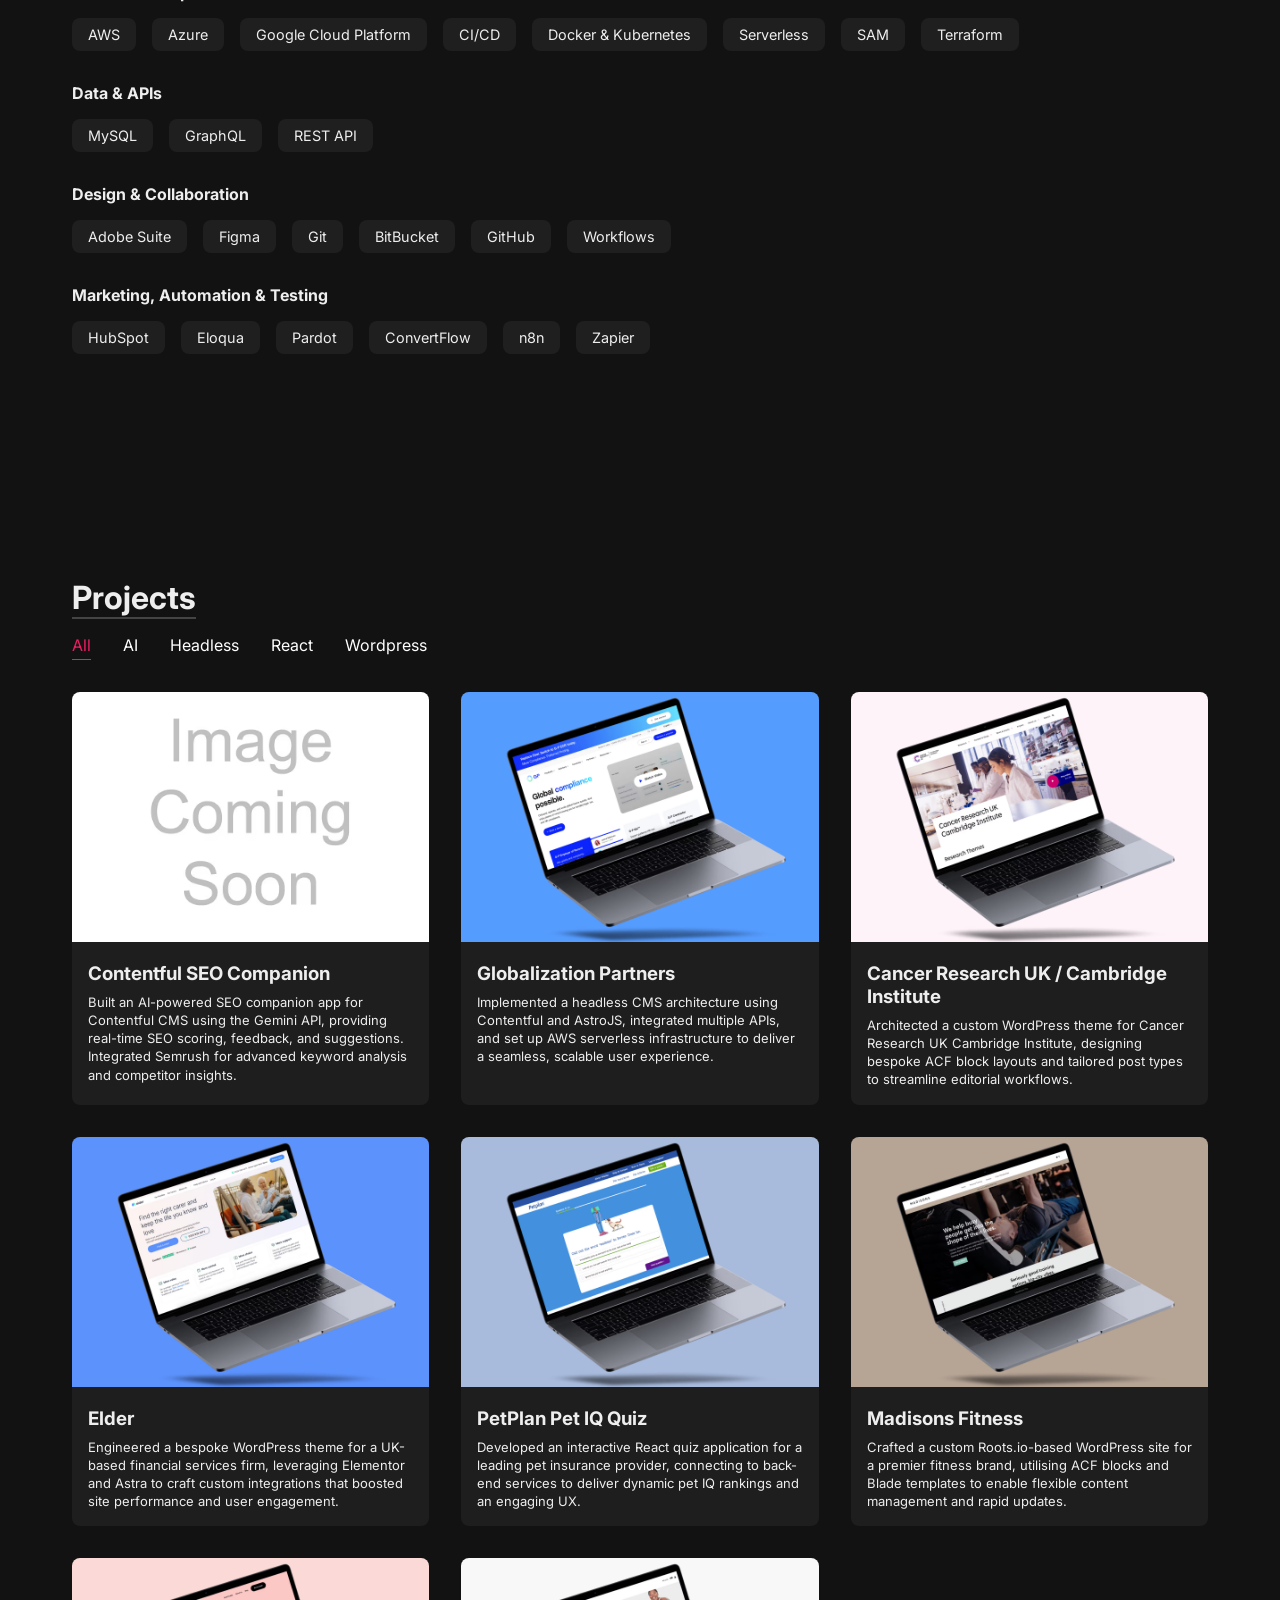
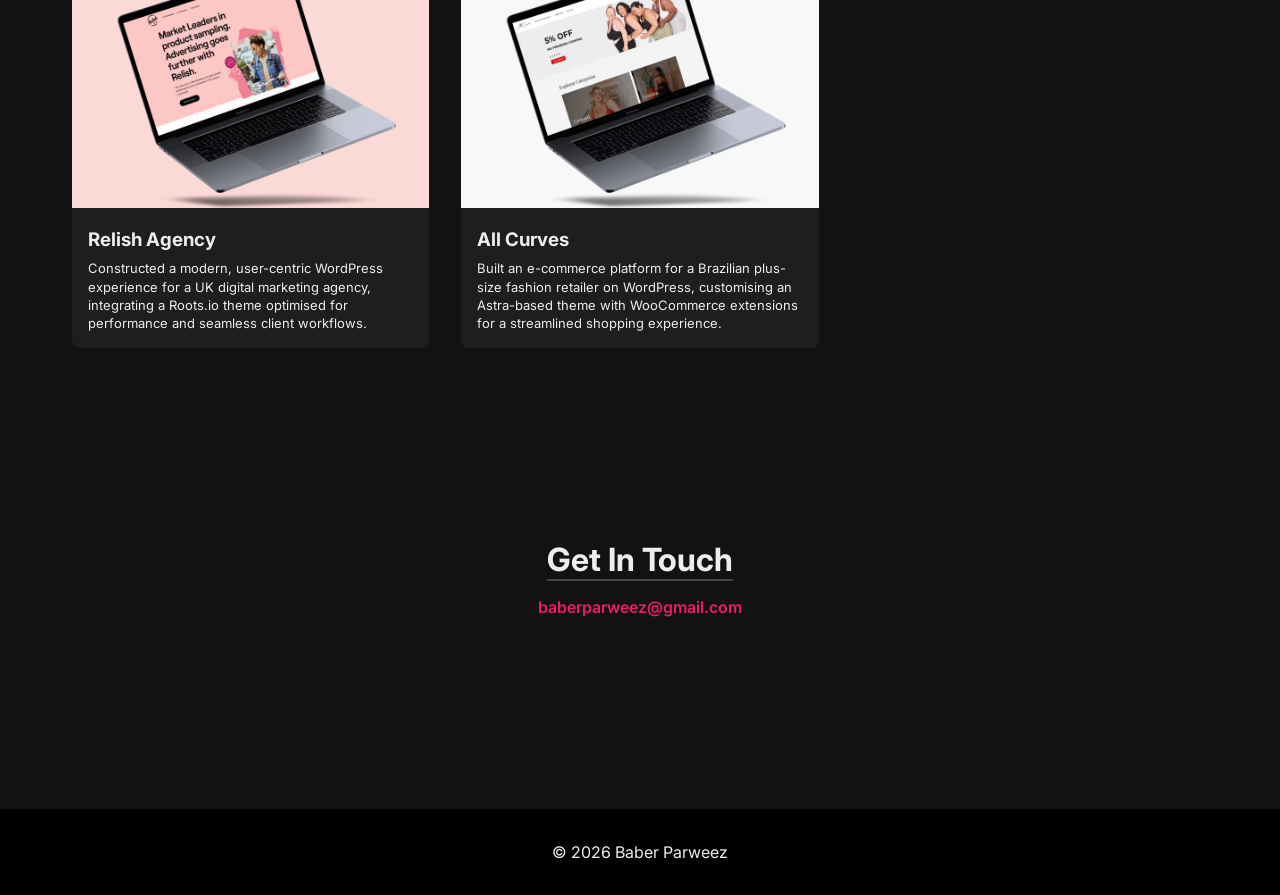
==== commit 125670e3: "change hero title from hello to hi" ====
--- a/index.html
+++ b/index.html
@@ -64,7 +64,7 @@
 		<main>
 			<section class="hero" id="home">
 				<div>
-					<h1>Hello, I'm Baber Parweez</h1>
+					<h1>Hi, I'm Baber Parweez</h1>
 					<p>
 						~Lead Full-Stack Developer & Solutions Architect|Helping Provide AI & Cloud-Based
 						Digital Solutions~
